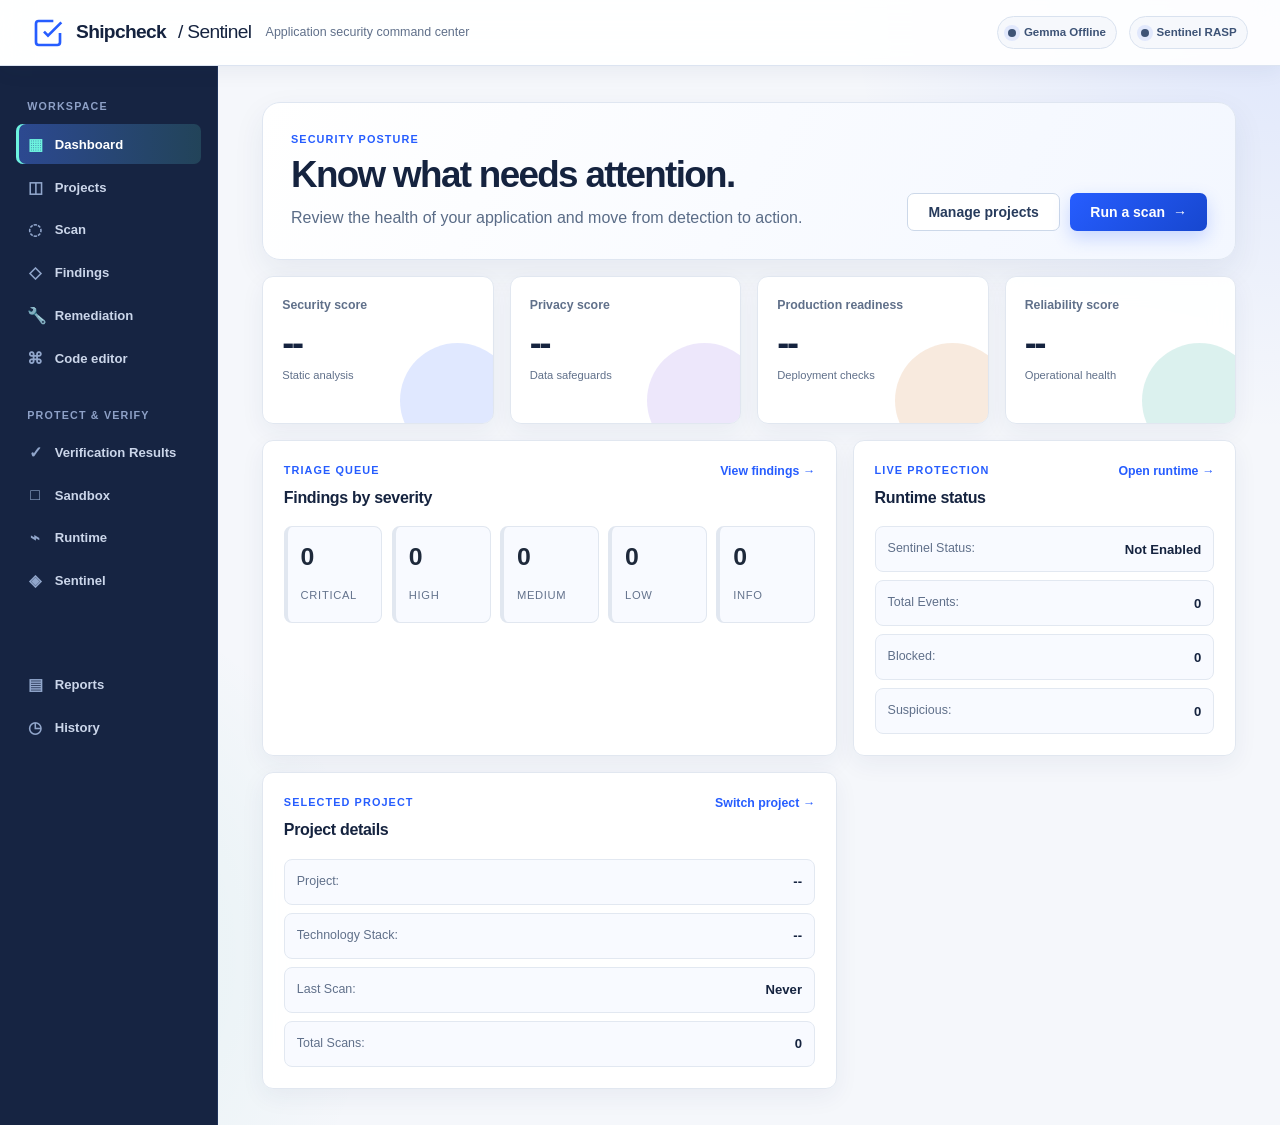
==== frontend/index.html @ 0af72c49 "Implement Shipcheck feature quality improvements, security hardening, and test suites" ====
<!DOCTYPE html>
<html lang="en">
<head>
    <meta charset="UTF-8">
    <meta name="viewport" content="width=device-width, initial-scale=1.0">
    <title>Shipcheck + Sentinel - Unified Cybersecurity Platform</title>
    <link rel="stylesheet" href="styles.css">
</head>
<body>
    <div class="app">
        <header class="header">
            <div class="header-content">
                <div class="header-left">
                    <h1 class="logo">
                        <svg width="32" height="32" viewBox="0 0 24 24" fill="none" stroke="currentColor" stroke-width="2">
                            <path d="M9 11l3 3L22 4"></path>
                            <path d="M21 12v7a2 2 0 0 1-2 2H5a2 2 0 0 1-2-2V5a2 2 0 0 1 2-2h11"></path>
                        </svg>
                        Shipcheck <span class="logo-sentinel">/ Sentinel</span>
                    </h1>
                    <p class="tagline">Application security command center</p>
                </div>
                <div class="header-right">
                    <div id="gemma-status-badge" class="hindsight-badge">
                        <span class="status-dot"></span>
                        <span id="gemma-status-text">Gemma Remediation Engine</span>
                    </div>
                    <div id="sentinel-status-badge" class="sentinel-badge">
                        <span class="status-dot"></span>
                        <span id="sentinel-status-text">Sentinel RASP</span>
                    </div>
                </div>
            </div>
        </header>

        <div class="workspace">
            <aside class="sidebar" aria-label="Primary navigation">
                <p class="sidebar-label">Workspace</p>
                <nav class="nav-tabs">
                    <button class="nav-tab active" data-section="dashboard"><span>▦</span> Dashboard</button>
                    <button class="nav-tab" data-section="projects"><span>◫</span> Projects</button>
                    <button class="nav-tab" data-section="scan"><span>◌</span> Scan</button>
                    <button class="nav-tab" data-section="findings"><span>◇</span> Findings</button>
                    <button class="nav-tab" data-section="remediation"><span>🔧</span> Remediation</button>
                    <button class="nav-tab" data-section="editor"><span>⌘</span> Code editor</button>
                </nav>
                <p class="sidebar-label">Protect & Verify</p>
                <nav class="nav-tabs">
                    <button class="nav-tab" data-section="verification"><span>✓</span> Verification Results</button>
                    <button class="nav-tab" data-section="sandbox"><span>□</span> Sandbox</button>
                    <button class="nav-tab" data-section="runtime"><span>⌁</span> Runtime</button>
                    <button class="nav-tab" data-section="sentinel"><span>◈</span> Sentinel</button>
                </nav>
                <div class="sidebar-bottom nav-tabs">
                    <button class="nav-tab" data-section="reports"><span>▤</span> Reports</button>
                    <button class="nav-tab" data-section="history"><span>◷</span> History</button>
                </div>
            </aside>
        <main class="main">
            <!-- Dashboard Section -->
            <section id="dashboard-section" class="section active">
                <div class="dashboard-hero">
                    <div>
                        <p class="eyebrow">Security posture</p>
                        <h2>Know what needs attention.</h2>
                        <p>Review the health of your application and move from detection to action.</p>
                    </div>
                    <div class="hero-actions">
                        <button class="btn btn-secondary dashboard-action" data-section="projects">Manage projects</button>
                        <button class="btn btn-primary" id="dashboard-scan-btn">Run a scan <span>→</span></button>
                    </div>
                </div>
                <div class="dashboard-metrics">
                    <div class="metric-card security">
                        <span class="metric-kicker">Security score</span>
                        <strong class="metric-value" id="score-security">--</strong>
                        <span class="metric-note">Static analysis</span>
                    </div>
                    <div class="metric-card privacy">
                        <span class="metric-kicker">Privacy score</span>
                        <strong class="metric-value" id="score-privacy">--</strong>
                        <span class="metric-note">Data safeguards</span>
                    </div>
                    <div class="metric-card production">
                        <span class="metric-kicker">Production readiness</span>
                        <strong class="metric-value" id="score-production">--</strong>
                        <span class="metric-note">Deployment checks</span>
                    </div>
                    <div class="metric-card reliability">
                        <span class="metric-kicker">Reliability score</span>
                        <strong class="metric-value" id="score-reliability">--</strong>
                        <span class="metric-note">Operational health</span>
                    </div>
                </div>
                <div class="dashboard-grid">
                    <div class="card dashboard-card findings-card">
                        <div class="card-heading"><div><p class="eyebrow">Triage queue</p><h2>Findings by severity</h2></div><button class="text-button dashboard-action" data-section="findings">View findings →</button></div>
                        <div class="score-grid" id="dashboard-scores">
                            <div class="finding-count critical">
                                <span class="count" id="count-critical">0</span>
                                <span class="label">Critical</span>
                            </div>
                            <div class="finding-count high">
                                <span class="count" id="count-high">0</span>
                                <span class="label">High</span>
                            </div>
                            <div class="finding-count medium">
                                <span class="count" id="count-medium">0</span>
                                <span class="label">Medium</span>
                            </div>
                            <div class="finding-count low">
                                <span class="count" id="count-low">0</span>
                                <span class="label">Low</span>
                            </div>
                            <div class="finding-count info">
                                <span class="count" id="count-info">0</span>
                                <span class="label">Info</span>
                            </div>
                        </div>
                    </div>

                    <div class="card dashboard-card runtime-card">
                        <div class="card-heading"><div><p class="eyebrow">Live protection</p><h2>Runtime status</h2></div><button class="text-button dashboard-action" data-section="runtime">Open runtime →</button></div>
                        <div class="runtime-status" id="dashboard-runtime">
                            <div class="status-item">
                                <span class="status-label">Sentinel Status:</span>
                                <span class="status-value" id="runtime-sentinel">Not Enabled</span>
                            </div>
                            <div class="status-item">
                                <span class="status-label">Total Events:</span>
                                <span class="status-value" id="runtime-events">0</span>
                            </div>
                            <div class="status-item">
                                <span class="status-label">Blocked:</span>
                                <span class="status-value" id="runtime-blocked">0</span>
                            </div>
                            <div class="status-item">
                                <span class="status-label">Suspicious:</span>
                                <span class="status-value" id="runtime-suspicious">0</span>
                            </div>
                        </div>
                    </div>

                    <div class="card dashboard-card project-card">
                        <div class="card-heading"><div><p class="eyebrow">Selected project</p><h2>Project details</h2></div><button class="text-button dashboard-action" data-section="projects">Switch project →</button></div>
                        <div class="project-info" id="dashboard-project">
                            <div class="info-item">
                                <span class="info-label">Project:</span>
                                <span class="info-value" id="project-name">--</span>
                            </div>
                            <div class="info-item">
                                <span class="info-label">Technology Stack:</span>
                                <span class="info-value" id="project-tech">--</span>
                            </div>
                            <div class="info-item">
                                <span class="info-label">Last Scan:</span>
                                <span class="info-value" id="project-last-scan">Never</span>
                            </div>
                            <div class="info-item">
                                <span class="info-label">Total Scans:</span>
                                <span class="info-value" id="project-total-scans">0</span>
                            </div>
                        </div>
                    </div>
                </div>
            </section>

            <!-- Projects Section -->
            <section id="projects-section" class="section">
                <div class="card">
                    <div class="card-heading"><div><h2>Projects</h2></div><button class="text-button danger-button" id="clear-data-btn">Clear all Shipcheck data</button></div>
                    <div class="projects-list" id="projects-list">
                        <div class="loading">Loading projects...</div>
                    </div>
                    <div class="divider">or</div>
                    <div class="upload-area" id="upload-area">
                        <input type="file" id="zip-upload" accept=".zip" style="display: none;">
                        <div class="upload-content">
                            <svg class="upload-icon" width="48" height="48" viewBox="0 0 24 24" fill="none" stroke="currentColor" stroke-width="1.5">
                                <path d="M21 15v4a2 2 0 0 1-2 2H5a2 2 0 0 1-2-2v-4"></path>
                                <polyline points="17 8 12 3 7 8"></polyline>
                                <line x1="12" y1="3" x2="12" y2="15"></line>
                            </svg>
                            <p>Drag & drop a ZIP file or click to browse</p>
                            <span class="hint">Maximum file size: 100MB</span>
                        </div>
                    </div>
                </div>
            </section>

            <!-- Scan Section -->
            <section id="scan-section" class="section">
                <div class="card">
                    <div class="scan-header">
                        <h2>Scan in Progress</h2>
                        <span class="scan-status-badge" id="scan-status-badge">Queued</span>
                    </div>
                    <div class="progress-bar">
                        <div class="progress-fill" id="progress-fill" style="width: 0%"></div>
                    </div>
                    <p class="progress-message" id="progress-message">Initializing...</p>
                    <div class="scan-steps" id="scan-steps">
                        <div class="step" data-step="1">
                            <span class="step-number">1</span>
                            <span class="step-label">Analyzing project structure</span>
                            <span class="step-icon"></span>
                        </div>
                        <div class="step" data-step="2">
                            <span class="step-number">2</span>
                            <span class="step-label">Running security checks</span>
                            <span class="step-icon"></span>
                        </div>
                        <div class="step" data-step="3">
                            <span class="step-number">3</span>
                            <span class="step-label">Running privacy checks</span>
                            <span class="step-icon"></span>
                        </div>
                        <div class="step" data-step="4">
                            <span class="step-number">4</span>
                            <span class="step-label">Running reliability checks</span>
                            <span class="step-icon"></span>
                        </div>
                        <div class="step" data-step="5">
                            <span class="step-number">5</span>
                            <span class="step-label">Running production checks</span>
                            <span class="step-icon"></span>
                        </div>
                        <div class="step" data-step="6">
                            <span class="step-number">6</span>
                            <span class="step-label">Running dependency checks</span>
                            <span class="step-icon"></span>
                        </div>
                        <div class="step" data-step="7">
                            <span class="step-number">7</span>
                            <span class="step-label">Running configuration checks</span>
                            <span class="step-icon"></span>
                        </div>
                        <div class="step" data-step="8">
                            <span class="step-number">8</span>
                            <span class="step-label">Running runtime analysis</span>
                            <span class="step-icon"></span>
                        </div>
                        <div class="step" data-step="9">
                            <span class="step-number">9</span>
                            <span class="step-label">Running AI reasoning</span>
                            <span class="step-icon"></span>
                        </div>
                        <div class="step" data-step="10">
                            <span class="step-number">10</span>
                            <span class="step-label">Generating report</span>
                            <span class="step-icon"></span>
                        </div>
                    </div>
                </div>
            </section>

            <!-- Findings Section -->
            <section id="findings-section" class="section">
                <div class="card">
                    <div class="findings-header">
                        <h2>Security Findings</h2>
                        <div class="findings-filters">
                            <select id="filter-category" class="filter-select">
                                <option value="all">All Categories</option>
                                <option value="security">Security</option>
                                <option value="privacy">Privacy</option>
                                <option value="reliability">Reliability</option>
                                <option value="production">Production</option>
                                <option value="dependency">Dependency</option>
                                <option value="configuration">Configuration</option>
                                <option value="runtime">Runtime</option>
                            </select>
                            <select id="filter-severity" class="filter-select">
                                <option value="all">All Severities</option>
                                <option value="critical">Critical</option>
                                <option value="high">High</option>
                                <option value="medium">Medium</option>
                                <option value="low">Low</option>
                                <option value="info">Info</option>
                            </select>
                        </div>
                    </div>
                    <div class="findings-list" id="findings-list">
                        <div class="loading">Loading findings...</div>
                    </div>
                </div>
            </section>

            <!-- Code Editor Section -->
            <section id="editor-section" class="section">
                <div class="card">
                    <h2>Code Editor</h2>
                    <div class="editor-container">
                        <div class="file-browser" id="file-browser">
                            <div class="loading">Loading files...</div>
                        </div>
                        <div class="code-editor">
                            <div class="editor-header">
                                <span id="editor-file-path">Select a file</span>
                                <div class="editor-actions">
                                    <button class="btn btn-sm btn-primary" id="editor-save-btn" disabled>Save</button>
                                    <button class="btn btn-sm btn-download-zip" onclick="downloadProjectZip()" title="Download project with all fixes as ZIP">📦 Download ZIP</button>
                                </div>
                            </div>
                            <textarea id="code-editor" class="code-textarea" placeholder="Select a file to edit..." disabled></textarea>
                        </div>
                    </div>
                </div>
            </section>

            <!-- Sandbox Section -->
            <section id="sandbox-section" class="section">
                <div class="card">
                    <h2>Secure Sandbox</h2>
                    <p class="section-description">Execute projects in an isolated sandbox environment with resource limits and security constraints.</p>
                    <div class="sandbox-controls">
                        <button class="btn btn-primary" id="sandbox-execute-btn">Execute in Sandbox</button>
                        <button class="btn btn-secondary" id="sandbox-stop-btn" disabled>Stop</button>
                    </div>
                    <div class="sandbox-status" id="sandbox-status">
                        <div class="status-item">
                            <span class="status-label">Status:</span>
                            <span class="status-value" id="sandbox-status-value">Idle</span>
                        </div>
                        <div class="status-item">
                            <span class="status-label">Method:</span>
                            <span class="status-value" id="sandbox-method">--</span>
                        </div>
                        <div class="status-item">
                            <span class="status-label">Checks:</span>
                            <span class="status-value" id="sandbox-checks">0</span>
                        </div>
                    </div>
                    <div class="sandbox-results" id="sandbox-results"></div>
                </div>
            </section>

            <!-- Runtime Section -->
            <section id="runtime-section" class="section">
                <div class="card">
                    <h2>Runtime Monitoring</h2>
                    <div class="local-runtime-scan">
                        <div>
                            <p class="eyebrow">Docker-free runtime scan</p>
                            <p class="section-description">Start your trusted app locally, then scan its localhost URL for headers, 404 behavior, and exposed routes.</p>
                        </div>
                        <div class="local-runtime-form">
                            <input id="runtime-url-input" type="url" value="http://127.0.0.1:8001" placeholder="http://127.0.0.1:8001" aria-label="Local application URL">
                            <button class="btn btn-primary" id="runtime-scan-btn">Scan local app</button>
                            <button class="btn btn-secondary" id="runtime-connect-btn">Create protected proxy</button>
                        </div>
                        <p class="runtime-scan-message" id="runtime-scan-message" aria-live="polite"></p>
                        <div class="runtime-proxy-result" id="runtime-proxy-result"></div>
                    </div>
                    <div class="runtime-dashboard" id="runtime-dashboard">
                        <div class="runtime-stats">
                            <div class="runtime-stat">
                                <div class="stat-value" id="runtime-total-events">0</div>
                                <div class="stat-label">Total Events</div>
                            </div>
                            <div class="runtime-stat">
                                <div class="stat-value" id="runtime-blocked-events">0</div>
                                <div class="stat-label">Blocked</div>
                            </div>
                            <div class="runtime-stat">
                                <div class="stat-value" id="runtime-suspicious-events">0</div>
                                <div class="stat-label">Suspicious</div>
                            </div>
                            <div class="runtime-stat">
                                <div class="stat-value" id="runtime-sql-injection">0</div>
                                <div class="stat-label">SQL Injection</div>
                            </div>
                            <div class="runtime-stat">
                                <div class="stat-value" id="runtime-xss">0</div>
                                <div class="stat-label">XSS Attempts</div>
                            </div>
                            <div class="runtime-stat">
                                <div class="stat-value" id="runtime-rate-abuse">0</div>
                                <div class="stat-label">Rate Abuse</div>
                            </div>
                        </div>
                    </div>
                    <h3>Recent Security Events</h3>
                    <div class="events-list" id="runtime-events-list">
                        <div class="loading">Loading events...</div>
                    </div>
                </div>
            </section>

            <!-- Sentinel Section -->
            <section id="sentinel-section" class="section">
                <div class="card">
                    <h2>Sentinel RASP Integration</h2>
                    <p class="section-description">Integrate Sentinel Runtime Application Self-Protection into your project.</p>
                    <div class="sentinel-status" id="sentinel-integration-status">
                        <div class="status-item">
                            <span class="status-label">Status:</span>
                            <span class="status-value" id="sentinel-status-value">Not Integrated</span>
                        </div>
                        <div class="status-item">
                            <span class="status-label">Framework:</span>
                            <span class="status-value" id="sentinel-framework">--</span>
                        </div>
                    </div>
                    <div class="sentinel-actions">
                        <button class="btn btn-secondary" id="sentinel-preview-btn">Preview Integration</button>
                        <button class="btn btn-primary" id="sentinel-enable-btn" disabled>Enable Sentinel</button>
                    </div>
                    <div class="sentinel-preview" id="sentinel-preview" style="display: none;">
                        <h3>Integration Preview</h3>
                        <div class="preview-content" id="sentinel-preview-content"></div>
                        <div class="preview-actions">
                            <button class="btn btn-primary" id="sentinel-confirm-btn">Review & Enable</button>
                            <button class="btn btn-secondary" id="sentinel-cancel-btn">Cancel</button>
                        </div>
                    </div>
                    <div class="sentinel-protections" id="sentinel-protections">
                        <h3>Available Protections</h3>
                        <div class="protections-list" id="protections-list"></div>
                    </div>
                </div>
            </section>

            <!-- Reports Section -->
            <section id="reports-section" class="section">
                <div class="card">
                    <h2>Security Reports</h2>
                    <p class="section-description">Export comprehensive security reports in various formats.</p>
                    <div class="report-actions">
                        <button class="btn btn-primary" id="report-json-btn">Export JSON</button>
                        <button class="btn btn-secondary" id="report-html-btn">Export HTML</button>
                        <button class="btn btn-secondary" id="report-pdf-btn">Export PDF</button>
                    </div>
                    <div class="report-preview" id="report-preview">
                        <h3>Report Preview</h3>
                        <div class="preview-content" id="report-preview-content"></div>
                    </div>
                </div>
            </section>

            <!-- Remediation Section -->
            <section id="remediation-section" class="section">
                <div class="card">
                    <div class="card-heading">
                        <div>
                            <p class="eyebrow">AI Remediation Workbench</p>
                            <h2>Gemma Patch Proposals & Review</h2>
                        </div>
                    </div>
                    <div id="remediation-container">
                        <p>Select a finding from the Findings view to generate a Gemma AI remediation patch.</p>
                        <div id="remediation-details" class="remediation-details"></div>
                    </div>
                </div>
            </section>

            <!-- Verification Section -->
            <section id="verification-section" class="section">
                <div class="card">
                    <div class="card-heading">
                        <div>
                            <p class="eyebrow">Verification Harness</p>
                            <h2>Dual-Baseline Verification Evidence</h2>
                        </div>
                    </div>
                    <div id="verification-container">
                        <p>No verification run recorded yet. Approve a patch proposal and click 'Run Verification' to test in a disposable sandbox.</p>
                        <div id="verification-evidence-list"></div>
                    </div>
                </div>
            </section>

            <!-- History Section -->
            <section id="history-section" class="section">
                <div class="card">
                    <h2>Scan History</h2>
                    <div class="history-list" id="history-list">
                        <div class="loading">Loading history...</div>
                    </div>
                </div>
            </section>
        </main>
        </div>
    </div>

    <script src="app.js"></script>
</body>
</html>
---- frontend/styles.css ----
/* Shipcheck Frontend Styles */

:root {
    --primary: #2563eb;
    --primary-hover: #1d4ed8;
    --primary-light: #dbeafe;
    --secondary: #64748b;
    --secondary-hover: #475569;
    --success: #10b981;
    --warning: #f59e0b;
    --danger: #ef4444;
    --info: #06b6d4;
    --background: #f8fafc;
    --surface: #ffffff;
    --surface-hover: #f1f5f9;
    --border: #e2e8f0;
    --text-primary: #1e293b;
    --text-secondary: #64748b;
    --text-muted: #94a3b8;
    --shadow: 0 1px 3px rgba(0, 0, 0, 0.1);
    --shadow-lg: 0 10px 15px -3px rgba(0, 0, 0, 0.1);
    --radius: 8px;
    --radius-lg: 12px;
    --transition: all 0.2s ease;
}

* {
    margin: 0;
    padding: 0;
    box-sizing: border-box;
}

body {
    font-family: -apple-system, BlinkMacSystemFont, 'Segoe UI', Roboto, 'Helvetica Neue', Arial, sans-serif;
    background: var(--background);
    color: var(--text-primary);
    line-height: 1.6;
    min-height: 100vh;
}

.app {
    min-height: 100vh;
    display: flex;
    flex-direction: column;
}

.header {
    background: var(--surface);
    border-bottom: 1px solid var(--border);
    padding: 1.5rem 2rem;
    box-shadow: var(--shadow);
}

.header-content {
    max-width: 1200px;
    margin: 0 auto;
}

.logo {
    display: flex;
    align-items: center;
    gap: 0.75rem;
    font-size: 1.5rem;
    font-weight: 700;
    color: var(--primary);
    margin-bottom: 0.25rem;
}

.tagline {
    color: var(--text-secondary);
    font-size: 0.95rem;
}

.main {
    flex: 1;
    padding: 2rem;
    max-width: 1200px;
    margin: 0 auto;
    width: 100%;
}

.header-content {
    max-width: 1200px;
    margin: 0 auto;
    display: flex;
    align-items: center;
    justify-content: space-between;
    gap: 1rem;
    flex-wrap: wrap;
}

.header-left,
.header-right {
    display: flex;
    align-items: center;
    gap: 0.75rem;
    flex-wrap: wrap;
}

.header-right {
    justify-content: flex-end;
}

.logo-sentinel {
    color: var(--text-primary);
    font-weight: 600;
}

.hindsight-badge,
.sentinel-badge {
    display: inline-flex;
    align-items: center;
    gap: 0.5rem;
    padding: 0.45rem 0.8rem;
    border-radius: 999px;
    background: rgba(148, 163, 184, 0.12);
    color: var(--text-secondary);
    font-size: 0.8rem;
    font-weight: 600;
    border: 1px solid var(--border);
}

.hindsight-badge.connected,
.sentinel-badge.connected {
    background: rgba(16, 185, 129, 0.12);
    color: var(--success);
    border-color: rgba(16, 185, 129, 0.2);
}

.hindsight-badge.configured {
    background: rgba(245, 158, 11, 0.12);
    color: var(--warning);
    border-color: rgba(245, 158, 11, 0.2);
}

.status-dot {
    width: 8px;
    height: 8px;
    border-radius: 50%;
    background: currentColor;
    display: inline-block;
    box-shadow: 0 0 0 4px rgba(148, 163, 184, 0.12);
}

.nav-tabs {
    max-width: 1200px;
    margin: 1rem auto 0;
    display: flex;
    gap: 0.5rem;
    flex-wrap: wrap;
}

.nav-tab {
    padding: 0.7rem 1rem;
    border: 1px solid transparent;
    background: transparent;
    color: var(--text-secondary);
    border-radius: 999px;
    font-size: 0.82rem;
    font-weight: 600;
    cursor: pointer;
    transition: var(--transition);
}

.nav-tab:hover,
.nav-tab.active {
    background: var(--primary-light);
    color: var(--primary);
    border-color: rgba(37, 99, 235, 0.15);
}

.section {
    display: none;
    animation: fadeIn 0.3s ease;
}

.section.active {
    display: block;
}

@keyframes fadeIn {
    from { opacity: 0; transform: translateY(10px); }
    to { opacity: 1; transform: translateY(0); }
}

.card {
    background: var(--surface);
    border-radius: var(--radius-lg);
    box-shadow: var(--shadow);
    padding: 1.5rem;
    margin-bottom: 1.5rem;
}

.card h2 {
    font-size: 1.25rem;
    font-weight: 600;
    margin-bottom: 1rem;
    color: var(--text-primary);
}

.card h3 {
    font-size: 1rem;
    font-weight: 600;
    margin-bottom: 1rem;
    color: var(--text-primary);
}

.dashboard-grid {
    display: grid;
    grid-template-columns: repeat(auto-fit, minmax(250px, 1fr));
    gap: 1rem;
}

.score-grid {
    display: grid;
    grid-template-columns: repeat(auto-fit, minmax(120px, 1fr));
    gap: 0.75rem;
}

.score-card {
    background: linear-gradient(180deg, var(--surface-hover), #f8fafc);
    border: 1px solid var(--border);
    border-radius: var(--radius);
    padding: 1rem;
    text-align: center;
}

.score-value {
    font-size: 2rem;
    font-weight: 700;
    color: var(--primary);
    line-height: 1.2;
}

.score-label {
    margin-top: 0.3rem;
    font-size: 0.78rem;
    color: var(--text-secondary);
    text-transform: uppercase;
    letter-spacing: 0.05em;
}

.findings-summary,
.runtime-status,
.project-info,
.sandbox-status,
.sentinel-status {
    display: grid;
    gap: 0.75rem;
}

.finding-count,
.status-item,
.info-item {
    display: flex;
    align-items: center;
    justify-content: space-between;
    gap: 0.75rem;
    padding: 0.8rem 0.9rem;
    border-radius: var(--radius);
    background: var(--surface-hover);
    border: 1px solid var(--border);
}

.finding-count.critical { border-left: 4px solid var(--danger); }
.finding-count.high { border-left: 4px solid var(--warning); }
.finding-count.medium { border-left: 4px solid var(--info); }
.finding-count.low { border-left: 4px solid var(--secondary); }
.finding-count.info { border-left: 4px solid var(--primary); }

.count,
.status-value,
.info-value {
    font-weight: 600;
    color: var(--text-primary);
}

.count {
    font-size: 1.4rem;
}

.label,
.status-label,
.info-label {
    color: var(--text-secondary);
    font-size: 0.8rem;
}

.section-description {
    color: var(--text-secondary);
    margin-bottom: 1.25rem;
}

/* Projects List */
.projects-list {
    display: grid;
    gap: 0.75rem;
}

.project-item {
    display: flex;
    align-items: center;
    justify-content: space-between;
    padding: 1rem 1.1rem;
    background: linear-gradient(180deg, var(--surface-hover), #f8fafc);
    border-radius: var(--radius);
    border: 1px solid var(--border);
    transition: var(--transition);
    cursor: pointer;
    gap: 1rem;
}

.project-item:hover {
    border-color: rgba(37, 99, 235, 0.45);
    box-shadow: 0 8px 18px rgba(37, 99, 235, 0.08);
    transform: translateY(-1px);
}

.project-info {
    display: flex;
    flex-direction: column;
    gap: 0.25rem;
}

.project-name {
    font-weight: 600;
    color: var(--text-primary);
}

.project-meta {
    font-size: 0.85rem;
    color: var(--text-secondary);
}

.project-tech {
    display: flex;
    gap: 0.5rem;
    flex-wrap: wrap;
    margin-top: 0.5rem;
}

.tech-badge {
    font-size: 0.7rem;
    padding: 0.2rem 0.5rem;
    background: var(--primary-light);
    color: var(--primary);
    border-radius: 4px;
    font-weight: 500;
}

.project-actions {
    display: flex;
    gap: 0.5rem;
}

.btn {
    display: inline-flex;
    align-items: center;
    justify-content: center;
    gap: 0.5rem;
    padding: 0.625rem 1.25rem;
    font-size: 0.875rem;
    font-weight: 500;
    border-radius: var(--radius);
    border: none;
    cursor: pointer;
    transition: var(--transition);
    text-decoration: none;
}

.btn-primary {
    background: var(--primary);
    color: white;
}

.btn-primary:hover {
    background: var(--primary-hover);
}

.btn-secondary {
    background: var(--surface-hover);
    color: var(--text-primary);
    border: 1px solid var(--border);
}

.btn-secondary:hover {
    background: var(--border);
}

.btn-danger {
    background: var(--danger);
    color: white;
}

.btn-danger:hover {
    background: #dc2626;
}

.btn-sm {
    padding: 0.375rem 0.75rem;
    font-size: 0.8rem;
}

.btn:disabled {
    opacity: 0.5;
    cursor: not-allowed;
}

/* Divider */
.divider {
    display: flex;
    align-items: center;
    gap: 1rem;
    margin: 1.5rem 0;
    color: var(--text-muted);
}

.divider::before,
.divider::after {
    content: '';
    flex: 1;
    height: 1px;
    background: var(--border);
}

/* Upload Area */
.upload-area {
    border: 2px dashed var(--border);
    border-radius: var(--radius-lg);
    padding: 3rem 2rem;
    text-align: center;
    transition: var(--transition);
    cursor: pointer;
}

.upload-area:hover,
.upload-area.drag-over {
    border-color: var(--primary);
    background: var(--primary-light);
}

.upload-icon {
    color: var(--text-muted);
    margin-bottom: 1rem;
}

.upload-content p {
    color: var(--text-secondary);
    margin-bottom: 0.5rem;
}

.hint {
    font-size: 0.8rem;
    color: var(--text-muted);
}

/* Scan Section */
.scan-header {
    display: flex;
    align-items: center;
    justify-content: space-between;
    margin-bottom: 1.5rem;
}

.scan-status-badge {
    padding: 0.4rem 0.9rem;
    border-radius: 9999px;
    font-size: 0.72rem;
    font-weight: 700;
    text-transform: uppercase;
    letter-spacing: 0.08em;
    display: inline-flex;
    align-items: center;
    justify-content: center;
    min-width: 88px;
}

.scan-status-badge.queued { background: rgba(100, 116, 139, 0.12); color: var(--secondary); }
.scan-status-badge.running { background: rgba(37, 99, 235, 0.12); color: var(--primary); animation: pulse 2s infinite; }
.scan-status-badge.completed { background: rgba(16, 185, 129, 0.12); color: var(--success); }
.scan-status-badge.failed { background: rgba(239, 68, 68, 0.12); color: var(--danger); }

@keyframes pulse {
    0%, 100% { opacity: 1; }
    50% { opacity: 0.7; }
}

.progress-bar {
    height: 8px;
    background: var(--border);
    border-radius: 4px;
    overflow: hidden;
    margin-bottom: 1rem;
}

.progress-fill {
    height: 100%;
    background: linear-gradient(90deg, var(--primary), var(--info));
    border-radius: 4px;
    transition: width 0.3s ease;
}

.progress-message {
    color: var(--text-secondary);
    margin-bottom: 1.5rem;
}

.scan-steps {
    display: flex;
    flex-direction: column;
    gap: 0.5rem;
}

.step {
    display: flex;
    align-items: center;
    gap: 0.75rem;
    padding: 0.75rem;
    background: var(--surface-hover);
    border-radius: var(--radius);
    transition: var(--transition);
}

.step.completed {
    background: #ecfdf5;
    border-color: var(--success);
}

.step.active {
    background: var(--primary-light);
    border-color: var(--primary);
}

.step-number {
    width: 24px;
    height: 24px;
    border-radius: 50%;
    display: flex;
    align-items: center;
    justify-content: center;
    font-size: 0.75rem;
    font-weight: 600;
    color: var(--text-muted);
    background: var(--border);
    flex-shrink: 0;
}

.step.completed .step-number {
    background: var(--success);
    color: white;
}

.step.active .step-number {
    background: var(--primary);
    color: white;
}

.step-label {
    flex: 1;
    font-size: 0.875rem;
    color: var(--text-secondary);
}

.step.completed .step-label,
.step.active .step-label {
    color: var(--text-primary);
    font-weight: 500;
}

.step-icon {
    width: 20px;
    height: 20px;
    flex-shrink: 0;
}

.step.completed .step-icon::before {
    content: '';
    display: block;
    width: 100%;
    height: 100%;
    background: url("data:image/svg+xml,%3Csvg xmlns='http://www.w3.org/2000/svg' viewBox='0 0 24 24' fill='none' stroke='%2310b981' stroke-width='3'%3E%3Cpath d='M20 6L9 17l-5-5'/%3E%3C/svg%3E") center/contain no-repeat;
}

.step.active .step-icon::before {
    content: '';
    display: block;
    width: 100%;
    height: 100%;
    border: 2px solid var(--primary);
    border-top-color: transparent;
    border-radius: 50%;
    animation: spin 1s linear infinite;
}

@keyframes spin {
    to { transform: rotate(360deg); }
}

/* Editor Section */
.editor-container {
    display: grid;
    grid-template-columns: minmax(220px, 280px) minmax(0, 1fr);
    gap: 1rem;
    min-height: 500px;
}

.file-browser {
    background: var(--surface-hover);
    border: 1px solid var(--border);
    border-radius: var(--radius);
    padding: 0.75rem;
    overflow: auto;
}

.file-tree {
    display: flex;
    flex-direction: column;
    gap: 0.4rem;
}

.file-item {
    padding: 0.55rem 0.7rem;
    border-radius: var(--radius);
    cursor: pointer;
    color: var(--text-secondary);
    transition: var(--transition);
    font-size: 0.9rem;
}

.file-item:hover {
    background: rgba(37, 99, 235, 0.06);
    color: var(--text-primary);
}

.file-item.directory {
    font-weight: 600;
}

.code-editor {
    background: var(--surface-hover);
    border: 1px solid var(--border);
    border-radius: var(--radius);
    overflow: hidden;
}

.editor-header {
    display: flex;
    align-items: center;
    justify-content: space-between;
    padding: 0.9rem 1rem;
    border-bottom: 1px solid var(--border);
    background: rgba(255, 255, 255, 0.7);
    font-size: 0.85rem;
    color: var(--text-secondary);
}

.code-textarea {
    width: 100%;
    min-height: 440px;
    border: none;
    background: #f8fafc;
    resize: vertical;
    padding: 1rem;
    font-family: 'Consolas', 'Monaco', monospace;
    font-size: 0.9rem;
    line-height: 1.6;
    color: var(--text-primary);
}

.code-textarea:focus {
    outline: none;
}

/* Sandbox */
.sandbox-controls,
.sentinel-actions,
.report-actions,
.preview-actions,
.findings-filters {
    display: flex;
    gap: 0.75rem;
    flex-wrap: wrap;
    margin-bottom: 1rem;
}

.sandbox-status,
.sentinel-status {
    margin-bottom: 1rem;
}

.sandbox-results {
    margin-top: 1rem;
}

.sandbox-results-list,
.protections-grid,
.events-list,
.history-timeline,
.preview-details {
    display: grid;
    gap: 0.75rem;
}

.sandbox-check,
.protection-item,
.event-item,
.history-item,
.preview-item {
    background: var(--surface-hover);
    border: 1px solid var(--border);
    border-radius: var(--radius);
    padding: 0.9rem 1rem;
}

.sandbox-check.success { border-left: 4px solid var(--success); }
.sandbox-check.warning { border-left: 4px solid var(--warning); }
.sandbox-check.danger { border-left: 4px solid var(--danger); }
.sandbox-check.info { border-left: 4px solid var(--primary); }

.check-name,
.protection-name,
.event-type,
.history-id {
    font-weight: 700;
    color: var(--text-primary);
}

.check-status,
.event-action,
.history-status {
    font-size: 0.72rem;
    letter-spacing: 0.04em;
    text-transform: uppercase;
    font-weight: 700;
    border-radius: 999px;
    padding: 0.2rem 0.5rem;
    display: inline-block;
}

.check-status.success,
.history-status.completed,
.event-item.success {
    background: rgba(16, 185, 129, 0.12);
    color: var(--success);
}

.check-status.warning,
.history-status.partial,
.event-item.warning {
    background: rgba(245, 158, 11, 0.12);
    color: var(--warning);
}

.check-status.danger,
.history-status.failed,
.event-item.danger {
    background: rgba(239, 68, 68, 0.12);
    color: var(--danger);
}

.check-detail,
.event-endpoint,
.event-evidence,
.event-meta,
.preview-item,
.protection-description,
.history-summary,
.history-date {
    color: var(--text-secondary);
    font-size: 0.85rem;
}

/* Runtime */
.runtime-dashboard {
    margin-bottom: 1rem;
}

.runtime-stats {
    display: grid;
    grid-template-columns: repeat(auto-fit, minmax(120px, 1fr));
    gap: 0.75rem;
    margin-bottom: 1rem;
}

.runtime-stat {
    background: linear-gradient(180deg, var(--surface-hover), #f8fafc);
    border: 1px solid var(--border);
    border-radius: var(--radius);
    padding: 1rem;
    text-align: center;
}

.stat-value {
    font-size: 1.8rem;
    font-weight: 700;
    color: var(--primary);
    line-height: 1.1;
}

.stat-label {
    font-size: 0.75rem;
    color: var(--text-secondary);
    text-transform: uppercase;
    letter-spacing: 0.04em;
}

.event-item {
    display: grid;
    gap: 0.35rem;
}

.event-header {
    display: flex;
    align-items: center;
    justify-content: space-between;
    gap: 0.75rem;
    flex-wrap: wrap;
}

.event-meta {
    display: flex;
    gap: 1rem;
    flex-wrap: wrap;
}

/* Sentinel */
.sentinel-preview {
    margin-top: 1rem;
    border: 1px solid var(--border);
    background: var(--surface-hover);
    border-radius: var(--radius);
    padding: 1rem;
}

.preview-content {
    display: grid;
    gap: 0.8rem;
}

.preview-item ul,
.preview-item ol {
    margin-top: 0.5rem;
    padding-left: 1.2rem;
}

.protections-grid {
    grid-template-columns: repeat(auto-fit, minmax(220px, 1fr));
}

.protection-status {
    margin-top: 0.75rem;
    font-size: 0.76rem;
    font-weight: 700;
    letter-spacing: 0.04em;
    text-transform: uppercase;
}

.protection-status.enabled {
    color: var(--success);
}

.protection-status.disabled {
    color: var(--secondary);
}

/* History */
.history-list {
    display: grid;
    gap: 0.75rem;
}

.history-item {
    display: grid;
    gap: 0.75rem;
}

.history-header {
    display: flex;
    align-items: center;
    justify-content: space-between;
    gap: 0.5rem;
    flex-wrap: wrap;
}

.history-summary {
    display: flex;
    gap: 0.5rem;
    flex-wrap: wrap;
}

.history-count {
    font-size: 0.75rem;
    padding: 0.2rem 0.45rem;
    border-radius: 999px;
    background: var(--surface);
    border: 1px solid var(--border);
    color: var(--text-secondary);
}

.history-count.critical { color: var(--danger); }
.history-count.high { color: var(--warning); }
.history-count.medium { color: var(--info); }
.history-count.low { color: var(--secondary); }
.history-count.info { color: var(--primary); }
.history-count.total { color: var(--text-primary); }

/* Report Section */
.report-header {
    display: flex;
    align-items: center;
    justify-content: space-between;
    margin-bottom: 1.5rem;
    flex-wrap: wrap;
    gap: 1rem;
}

.report-title h2 {
    margin-bottom: 0.25rem;
}

.project-name {
    font-size: 0.875rem;
    color: var(--text-secondary);
    font-weight: 400;
}

.report-actions {
    display: flex;
    gap: 0.75rem;
}

/* Summary Grid */
.summary-grid {
    display: grid;
    grid-template-columns: repeat(auto-fit, minmax(150px, 1fr));
    gap: 1rem;
    margin-bottom: 1.5rem;
}

.summary-card {
    background: var(--surface);
    border: 1px solid var(--border);
    border-radius: var(--radius-lg);
    padding: 1.25rem;
    text-align: center;
    transition: var(--transition);
}

.summary-card:hover {
    box-shadow: var(--shadow-lg);
    transform: translateY(-2px);
}

.summary-card.critical { border-left: 4px solid var(--danger); }
.summary-card.high { border-left: 4px solid var(--warning); }
.summary-card.medium { border-left: 4px solid var(--info); }
.summary-card.low { border-left: 4px solid var(--secondary); }
.summary-card.info { border-left: 4px solid var(--primary); }
.summary-card.total { border-left: 4px solid var(--text-primary); }

.summary-count {
    font-size: 2.5rem;
    font-weight: 700;
    line-height: 1;
    margin-bottom: 0.25rem;
}

.summary-card.critical .summary-count { color: var(--danger); }
.summary-card.high .summary-count { color: var(--warning); }
.summary-card.medium .summary-count { color: var(--info); }
.summary-card.low .summary-count { color: var(--secondary); }
.summary-card.info .summary-count { color: var(--primary); }
.summary-card.total .summary-count { color: var(--text-primary); }

.summary-label {
    font-size: 0.875rem;
    color: var(--text-secondary);
    text-transform: uppercase;
    letter-spacing: 0.05em;
}

/* Comparison */
.comparison-summary {
    display: grid;
    grid-template-columns: repeat(auto-fit, minmax(140px, 1fr));
    gap: 1rem;
    margin-bottom: 1.5rem;
}

.comparison-item {
    padding: 1rem;
    background: var(--surface-hover);
    border-radius: var(--radius);
    text-align: center;
}

.comparison-item.fixed { border-left: 4px solid var(--success); }
.comparison-item.unresolved { border-left: 4px solid var(--warning); }
.comparison-item.new { border-left: 4px solid var(--danger); }
.comparison-item.reintroduced { border-left: 4px solid var(--info); }

.comparison-count {
    font-size: 1.75rem;
    font-weight: 700;
    margin-bottom: 0.25rem;
}

.comparison-item.fixed .comparison-count { color: var(--success); }
.comparison-item.unresolved .comparison-count { color: var(--warning); }
.comparison-item.new .comparison-count { color: var(--danger); }
.comparison-item.reintroduced .comparison-count { color: var(--info); }

.comparison-label {
    font-size: 0.8rem;
    color: var(--text-secondary);
    text-transform: uppercase;
    letter-spacing: 0.05em;
}

.comparison-details {
    display: grid;
    gap: 1rem;
}

.comparison-section {
    background: var(--surface-hover);
    border-radius: var(--radius);
    padding: 1rem;
}

.comparison-section h4 {
    font-size: 0.875rem;
    font-weight: 600;
    margin-bottom: 0.75rem;
    display: flex;
    align-items: center;
    gap: 0.5rem;
}

.comparison-section.fixed h4 { color: var(--success); }
.comparison-section.unresolved h4 { color: var(--warning); }
.comparison-section.new h4 { color: var(--danger); }
.comparison-section.reintroduced h4 { color: var(--info); }

.comparison-findings {
    display: flex;
    flex-direction: column;
    gap: 0.5rem;
}

.comparison-finding {
    font-size: 0.85rem;
    color: var(--text-primary);
    padding: 0.5rem 0.75rem;
    background: var(--surface);
    border-radius: var(--radius);
    display: flex;
    align-items: center;
    justify-content: space-between;
}

.comparison-finding .severity {
    font-size: 0.7rem;
    padding: 0.125rem 0.5rem;
    border-radius: 9999px;
    font-weight: 600;
    text-transform: uppercase;
}

/* AI Analysis */
.ai-content {
    background: var(--surface-hover);
    border-radius: var(--radius);
    padding: 1.5rem;
    white-space: pre-wrap;
    font-size: 0.9rem;
    line-height: 1.7;
}

/* Tabs */
.tabs {
    display: flex;
    gap: 0.25rem;
    margin-bottom: 1rem;
    border-bottom: 1px solid var(--border);
    padding-bottom: 0.5rem;
    flex-wrap: wrap;
}

.tab-btn {
    padding: 0.5rem 1rem;
    font-size: 0.875rem;
    font-weight: 500;
    color: var(--text-secondary);
    background: none;
    border: none;
    border-radius: var(--radius);
    cursor: pointer;
    transition: var(--transition);
}

.tab-btn:hover {
    color: var(--text-primary);
    background: var(--surface-hover);
}

.tab-btn.active {
    color: var(--primary);
    background: var(--primary-light);
}

/* Findings List */
.findings-list {
    display: flex;
    flex-direction: column;
    gap: 0.75rem;
}

.finding-card {
    background: var(--surface-hover);
    border: 1px solid var(--border);
    border-radius: var(--radius);
    padding: 1.25rem;
    transition: var(--transition);
}

.finding-card:hover {
    box-shadow: var(--shadow);
    border-color: var(--primary);
}

.finding-header {
    display: flex;
    align-items: flex-start;
    justify-content: space-between;
    gap: 1rem;
    margin-bottom: 0.75rem;
    flex-wrap: wrap;
}

.finding-title {
    font-weight: 600;
    color: var(--text-primary);
    flex: 1;
    min-width: 200px;
}

.finding-badges {
    display: flex;
    gap: 0.5rem;
    flex-wrap: wrap;
}

.badge {
    font-size: 0.7rem;
    padding: 0.25rem 0.625rem;
    border-radius: 9999px;
    font-weight: 600;
    text-transform: uppercase;
    letter-spacing: 0.025em;
}

.badge.critical { background: #fef2f2; color: var(--danger); }
.badge.high { background: #fffbeb; color: var(--warning); }
.badge.medium { background: #eff6ff; color: var(--info); }
.badge.low { background: #f1f5f9; color: var(--secondary); }
.badge.info { background: #f0f9ff; color: var(--primary); }

.badge.category {
    background: var(--primary-light);
    color: var(--primary);
    text-transform: capitalize;
}

.finding-description {
    color: var(--text-secondary);
    font-size: 0.9rem;
    margin-bottom: 0.75rem;
}

.finding-evidence {
    font-family: 'Monaco', 'Menlo', 'Ubuntu Mono', monospace;
    font-size: 0.8rem;
    background: var(--surface);
    border: 1px solid var(--border);
    border-radius: var(--radius);
    padding: 0.75rem;
    margin-bottom: 0.75rem;
    overflow-x: auto;
    color: var(--text-primary);
}

.finding-meta {
    display: flex;
    gap: 1rem;
    flex-wrap: wrap;
    font-size: 0.8rem;
    color: var(--text-muted);
    margin-bottom: 0.75rem;
}

.finding-meta span {
    display: flex;
    align-items: center;
    gap: 0.25rem;
}

.finding-recommendation {
    background: var(--surface);
    border: 1px solid var(--border);
    border-radius: var(--radius);
    padding: 1rem;
    margin-top: 0.75rem;
}

.finding-recommendation strong {
    display: block;
    margin-bottom: 0.5rem;
    color: var(--text-primary);
    font-size: 0.875rem;
}

.finding-recommendation p {
    font-size: 0.875rem;
    color: var(--text-secondary);
    line-height: 1.6;
}

.finding-actions {
    display: flex;
    gap: 0.5rem;
    margin-top: 1rem;
    padding-top: 1rem;
    border-top: 1px solid var(--border);
}

/* Loading */
.loading {
    text-align: center;
    padding: 3rem;
    color: var(--text-muted);
}

.spinner {
    display: inline-block;
    width: 24px;
    height: 24px;
    border: 2px solid var(--border);
    border-top-color: var(--primary);
    border-radius: 50%;
    animation: spin 1s linear infinite;
    margin-right: 0.75rem;
    vertical-align: middle;
}

/* Empty State */
.empty-state {
    text-align: center;
    padding: 3rem;
    color: var(--text-muted);
}

.empty-state svg {
    width: 64px;
    height: 64px;
    margin-bottom: 1rem;
    opacity: 0.5;
}

/* Responsive */
@media (max-width: 768px) {
    .header {
        padding: 1rem;
    }

    .main {
        padding: 1rem;
    }

    .scan-header {
        flex-direction: column;
        align-items: flex-start;
        gap: 0.75rem;
    }

    .report-header {
        flex-direction: column;
        align-items: flex-start;
    }

    .summary-grid {
        grid-template-columns: repeat(2, 1fr);
    }

    .comparison-summary {
        grid-template-columns: repeat(2, 1fr);
    }

    .finding-header {
        flex-direction: column;
        align-items: flex-start;
    }

    .tabs {
        overflow-x: auto;
        flex-wrap: nowrap;
        padding-bottom: 0.5rem;
    }

    .tab-btn {
        white-space: nowrap;
    }
}

/* Application shell refresh */
:root {
    --ink: #14213d;
    --canvas: #f6f8fc;
    --line: #e7eaf1;
    --navy: #152f5f;
    --accent: #4568ef;
}

body { background: var(--canvas); color: var(--ink); }
.header { position: sticky; top: 0; z-index: 20; padding: 1rem 2rem; background: rgba(255,255,255,.92); backdrop-filter: blur(16px); border-bottom-color: var(--line); box-shadow: none; }
.header-content { max-width: 1440px; }
.logo { color: var(--navy); font-size: 1.2rem; letter-spacing: -.035em; margin: 0; }
.logo svg { color: var(--accent); }
.logo-sentinel { color: #64748b; font-weight: 500; }
.tagline { font-size: .78rem; margin-left: .15rem; }
.hindsight-badge, .sentinel-badge { background: #f8fafc; font-size: .72rem; padding: .4rem .65rem; }
.workspace { display: flex; max-width: 1440px; width: 100%; margin: 0 auto; min-height: calc(100vh - 76px); }
.sidebar { flex: 0 0 218px; padding: 2rem 1rem; border-right: 1px solid var(--line); background: #fbfcfe; }
.sidebar-label { margin: 0 0 .55rem .7rem; color: #9aa5ba; font-size: .67rem; font-weight: 800; letter-spacing: .11em; text-transform: uppercase; }
.sidebar .nav-tabs { display: flex; flex-direction: column; align-items: stretch; gap: .2rem; margin: 0 0 1.75rem; }
.sidebar-bottom { margin-top: 4rem !important; }
.nav-tab { width: 100%; display: flex; align-items: center; gap: .72rem; padding: .65rem .7rem; border: 0; border-radius: 7px; color: #66758e; text-align: left; font-weight: 600; }
.nav-tab span { width: 1rem; color: #8d9ab1; font-size: 1rem; text-align: center; }
.nav-tab:hover, .nav-tab.active { background: #eaf0ff; border: 0; color: #284fc4; }
.nav-tab.active span { color: var(--accent); }
.main { max-width: none; padding: 2.25rem 2.75rem; }
.dashboard-hero { display: flex; justify-content: space-between; align-items: end; gap: 2rem; padding: .5rem 0 2rem; }
.eyebrow { margin-bottom: .35rem; color: #74829a; font-size: .68rem; font-weight: 800; letter-spacing: .1em; text-transform: uppercase; }
.dashboard-hero h2 { margin: 0; color: var(--ink); font-size: clamp(1.7rem, 3vw, 2.3rem); line-height: 1.13; letter-spacing: -.045em; }
.dashboard-hero p:not(.eyebrow) { max-width: 580px; margin-top: .6rem; color: #69768a; }
.hero-actions { display: flex; gap: .65rem; flex-shrink: 0; }
.btn { border-radius: 7px; font-weight: 700; box-shadow: none; }
.btn-primary { background: var(--accent); }
.btn-primary:hover { background: #3558dc; }
.btn-secondary { background: #fff; border-color: #d9e0ec; color: #44516a; }
.dashboard-metrics { display: grid; grid-template-columns: repeat(4, 1fr); gap: 1rem; margin-bottom: 1rem; }
.metric-card { position: relative; overflow: hidden; min-height: 148px; padding: 1.2rem; border: 1px solid var(--line); border-radius: 11px; background: #fff; box-shadow: 0 5px 18px rgba(29,45,80,.035); }
.metric-card::after { content: ''; position: absolute; right: -22px; bottom: -35px; width: 115px; height: 115px; border-radius: 50%; background: currentColor; opacity: .07; }
.metric-card.security { color: #3962e4; }.metric-card.privacy { color: #9b55ca; }.metric-card.production { color: #d28722; }.metric-card.reliability { color: #159b79; }
.metric-kicker, .metric-note { display: block; color: #6f7c91; font-size: .77rem; font-weight: 650; }
.metric-value { display: block; margin: .55rem 0 .4rem; color: currentColor; font-size: 2.25rem; letter-spacing: -.06em; line-height: 1; }
.metric-note { color: #9aa5b5; font-size: .7rem; font-weight: 500; }
.dashboard-grid { grid-template-columns: 1.2fr .8fr; gap: 1rem; }
.card { padding: 1.3rem; margin: 0; border: 1px solid var(--line); border-radius: 11px; box-shadow: 0 5px 18px rgba(29,45,80,.035); }
.dashboard-card { min-width: 0; }
.card-heading { display: flex; justify-content: space-between; gap: 1rem; align-items: flex-start; margin-bottom: 1rem; }
.card-heading h2 { margin: 0; color: var(--ink); font-size: 1rem; letter-spacing: -.02em; }
.text-button { border: 0; background: transparent; color: #4568ef; font: inherit; font-size: .77rem; font-weight: 700; white-space: nowrap; cursor: pointer; }
.score-grid { grid-template-columns: repeat(5, 1fr); gap: .6rem; }
.score-card { display: none; }
.finding-count { flex-direction: column; align-items: flex-start; justify-content: center; min-height: 97px; padding: .8rem; border: 1px solid transparent; }
.finding-count .count { font-size: 1.55rem; line-height: 1; }.finding-count .label { margin: .35rem 0 0; font-size: .7rem; text-transform: uppercase; letter-spacing: .06em; }
.finding-count.critical { background: #fff2f3; border-color: #ffe1e4; }.finding-count.high { background: #fff8ed; border-color: #ffedcf; }.finding-count.medium { background: #f2f6ff; border-color: #e0e9ff; }.finding-count.low { background: #f5f7fa; border-color: #e9edf3; }.finding-count.info { background: #eefaf8; border-color: #d7f1ec; }
.runtime-status, .project-info { gap: .5rem; }
.status-item, .info-item { padding: .72rem .75rem; background: #fbfcfe; border: 1px solid #edf0f5; }
.status-label, .info-label { color: #718096; font-size: .78rem; }.status-value, .info-value { color: var(--ink); font-weight: 700; font-size: .82rem; text-align: right; }

@media (max-width: 1000px) { .dashboard-metrics { grid-template-columns: repeat(2, 1fr); }.dashboard-grid { grid-template-columns: 1fr; }.sidebar { flex-basis: 180px; }.main { padding: 2rem; } }
@media (max-width: 700px) { .header { padding: .85rem 1rem; }.header-right { display: none; }.workspace { display: block; }.sidebar { padding: .6rem 1rem; border-right: 0; border-bottom: 1px solid var(--line); overflow-x: auto; white-space: nowrap; }.sidebar-label { display: none; }.sidebar .nav-tabs, .sidebar-bottom { display: flex; flex-direction: row; width: max-content; margin: 0 !important; gap: .25rem; }.sidebar .nav-tabs + .sidebar-label, .sidebar .nav-tabs:nth-of-type(2) { display: none; }.nav-tab { width: auto; padding: .5rem .65rem; }.nav-tab span { display: none; }.main { padding: 1.35rem 1rem; }.dashboard-hero { display: block; padding-bottom: 1.4rem; }.hero-actions { margin-top: 1rem; }.dashboard-metrics { grid-template-columns: 1fr 1fr; gap: .7rem; }.metric-card { min-height: 125px; padding: 1rem; }.metric-value { font-size: 1.85rem; }.score-grid { grid-template-columns: repeat(2, 1fr); }.finding-count:last-child { grid-column: span 2; }.card-heading { align-items: flex-start; }.tagline { display: none; } }

/* Glassmorphism visual system */
body {
    background:
        radial-gradient(circle at 8% 8%, rgba(94, 106, 255, .23), transparent 27rem),
        radial-gradient(circle at 92% 10%, rgba(49, 210, 190, .16), transparent 24rem),
        radial-gradient(circle at 76% 84%, rgba(166, 91, 255, .14), transparent 28rem),
        #10182d;
    color: #edf2ff;
}
.header {
    background: rgba(14, 23, 48, .63);
    border-bottom-color: rgba(213, 226, 255, .13);
    box-shadow: 0 12px 30px rgba(1, 7, 24, .18);
}
.logo, .card h2, .card h3, .dashboard-hero h2, .card-heading h2, .status-value, .info-value { color: #f5f8ff; }
.logo-sentinel, .tagline, .dashboard-hero p:not(.eyebrow), .metric-kicker, .metric-note, .status-label, .info-label { color: #acbad5; }
.hindsight-badge, .sentinel-badge { background: rgba(255,255,255,.08); border-color: rgba(255,255,255,.13); color: #cbd7ee; }
.sidebar { background: rgba(12, 20, 42, .34); border-right-color: rgba(213, 226, 255, .12); backdrop-filter: blur(18px); }
.sidebar-label { color: #7f91b2; }.nav-tab { color: #afbdd6; }.nav-tab span { color: #8193b8; }
.nav-tab:hover, .nav-tab.active { background: linear-gradient(90deg, rgba(106,126,255,.24), rgba(86,208,199,.12)); color: #fff; box-shadow: inset 0 0 0 1px rgba(180,199,255,.13); }
.dashboard-hero { padding: 1.75rem; margin-bottom: 1rem; border: 1px solid rgba(212,225,255,.15); border-radius: 18px; background: linear-gradient(115deg, rgba(51,73,140,.36), rgba(19,32,65,.31)); box-shadow: 0 20px 55px rgba(0,0,0,.16); backdrop-filter: blur(22px); }
.eyebrow { color: #aebfff; }
.btn { border-color: rgba(212,225,255,.22); }.btn-primary { background: linear-gradient(135deg, #6a7bff, #4e57df); box-shadow: 0 9px 24px rgba(67,82,225,.32); }.btn-primary:hover { background: linear-gradient(135deg, #7d8cff, #5965ef); }.btn-secondary { background: rgba(255,255,255,.09); color: #edf3ff; }
.metric-card, .card { background: linear-gradient(145deg, rgba(255,255,255,.13), rgba(255,255,255,.055)); border-color: rgba(219,230,255,.16); box-shadow: 0 18px 42px rgba(2,8,27,.18); backdrop-filter: blur(20px); }
.metric-card::after { opacity: .14; }.metric-card.security { color: #9caeff; }.metric-card.privacy { color: #dea6ff; }.metric-card.production { color: #ffd084; }.metric-card.reliability { color: #69e3c1; }
.metric-kicker, .metric-note { color: #bac6db; }.text-button { color: #aebcff; }
.finding-count { background: rgba(255,255,255,.07) !important; border-color: rgba(230,238,255,.1) !important; }.finding-count .label { color: #c4cee1; }
.status-item, .info-item, .score-card, .finding-recommendation, .finding-evidence { background: rgba(3,11,31,.21); border-color: rgba(226,235,255,.12); }
.section-description, .finding-description, .finding-recommendation p { color: #b9c5dc; }
.filter-select, input, textarea, select { background: rgba(7,15,37,.5); color: #eff4ff; border-color: rgba(220,230,255,.2); }
.project-item, .finding-card, .event-item, .history-item, .protection-item, .sandbox-check { background: rgba(255,255,255,.07); border-color: rgba(225,235,255,.13); }
.empty-state, .loading { color: #b4c1d9; }
@media (max-width: 700px) { .sidebar { border-bottom-color: rgba(213,226,255,.12); }.dashboard-hero { padding: 1.25rem; } }

/* Keep long report evidence, file paths, and generated fixes inside the viewport. */
html, body { max-width: 100%; overflow-x: clip; }
.workspace, .main, .section, .card, .report-preview, .findings-list,
.finding-card, .finding-header, .finding-title, .finding-description,
.finding-meta, .finding-meta span, .finding-recommendation, .finding-fix,
.finding-ai, .event-item, .history-item, .preview-content, .comparison-finding {
    min-width: 0;
    max-width: 100%;
}
.finding-title, .finding-description, .finding-meta span, .finding-recommendation p,
.finding-ai p, .event-endpoint, .event-evidence, .check-detail, .preview-item,
.protection-description, .history-date, .ai-content {
    overflow-wrap: anywhere;
    word-break: break-word;
}
.finding-evidence, .finding-fix pre, .finding-ai pre, .code-textarea {
    max-width: 100%;
    white-space: pre-wrap;
    overflow-wrap: anywhere;
    word-break: break-word;
}
.finding-evidence { overflow-x: auto; }
.local-runtime-scan { display: grid; gap: .8rem; padding: 1rem; margin: 0 0 1.25rem; border: 1px solid rgba(219,230,255,.16); border-radius: 12px; background: rgba(255,255,255,.06); }
.local-runtime-form { display: flex; gap: .65rem; }.local-runtime-form input { flex: 1; min-width: 0; padding: .7rem .8rem; border-radius: 7px; }
.runtime-scan-message { min-height: 1.25rem; color: #b9c5dc; font-size: .82rem; }
.runtime-proxy-result { display: grid; gap: .45rem; padding: .8rem; border-radius: 8px; background: rgba(96,115,255,.12); color: #c8d3ff; font-size: .82rem; overflow-wrap: anywhere; }
.runtime-proxy-result:empty { display: none; }.runtime-proxy-result code { padding: .4rem .5rem; border-radius: 5px; background: rgba(0,0,0,.22); color: #f2f5ff; }
.proxy-snippet { max-width: 100%; padding: .7rem; margin: 0; overflow-x: auto; border-radius: 6px; background: rgba(0,0,0,.25); color: #dce5ff; font-size: .75rem; white-space: pre-wrap; }
.danger-button { color: #ff9dab; }
@media (max-width: 900px) {
    .main { padding-left: 1.5rem; padding-right: 1.5rem; }
    .finding-title { min-width: 0; }
    .report-actions, .finding-actions { flex-wrap: wrap; }
    .local-runtime-form { flex-direction: column; }
}

/* Midnight terminal theme */
:root {
    --terminal-cyan: #38f2d3;
    --terminal-blue: #55a8ff;
    --terminal-violet: #9f7cff;
    --terminal-ink: #060b16;
}
body {
    background:
        linear-gradient(rgba(62, 239, 212, .035) 1px, transparent 1px),
        linear-gradient(90deg, rgba(62, 239, 212, .035) 1px, transparent 1px),
        radial-gradient(ellipse 65% 45% at 50% -8%, rgba(40, 111, 177, .32), transparent 72%),
        radial-gradient(circle at 92% 82%, rgba(143, 91, 255, .16), transparent 25rem),
        var(--terminal-ink);
    background-size: 32px 32px, 32px 32px, auto, auto, auto;
}
.header { background: rgba(5, 12, 25, .82); border-bottom-color: rgba(56, 242, 211, .19); }
.logo { color: #f3fffd; text-shadow: 0 0 22px rgba(56, 242, 211, .25); }
.logo svg { color: var(--terminal-cyan); filter: drop-shadow(0 0 7px rgba(56, 242, 211, .7)); }
.sidebar { background: rgba(5, 12, 25, .54); border-right-color: rgba(56, 242, 211, .14); }
.nav-tab:hover, .nav-tab.active {
    background: linear-gradient(90deg, rgba(56, 242, 211, .18), rgba(85, 168, 255, .08));
    box-shadow: inset 2px 0 0 var(--terminal-cyan), inset 0 0 0 1px rgba(56, 242, 211, .14), 0 0 20px rgba(56, 242, 211, .05);
}
.nav-tab.active span, .text-button, .eyebrow { color: var(--terminal-cyan); }
.dashboard-hero {
    border-color: rgba(56, 242, 211, .22);
    background: linear-gradient(120deg, rgba(14, 57, 83, .48), rgba(11, 20, 48, .62));
    box-shadow: 0 22px 55px rgba(0,0,0,.3), inset 0 1px rgba(116,255,238,.12);
}
.metric-card, .card {
    background: linear-gradient(145deg, rgba(16, 35, 59, .78), rgba(7, 14, 31, .72));
    border-color: rgba(113, 172, 224, .18);
    box-shadow: 0 18px 42px rgba(0,0,0,.25), inset 0 1px rgba(225,255,255,.055);
}
.metric-card:hover, .card:hover { border-color: rgba(56, 242, 211, .3); }
.metric-card.security { color: var(--terminal-cyan); }.metric-card.privacy { color: #bd9cff; }.metric-card.production { color: #ffd26c; }.metric-card.reliability { color: #6df0a9; }
.btn-primary { background: linear-gradient(135deg, #22cdb7, #1986c8); box-shadow: 0 8px 25px rgba(28, 204, 185, .25); }
.btn-primary:hover { background: linear-gradient(135deg, #3cf6d6, #299bea); }
.btn-secondary { background: rgba(14, 41, 61, .72); border-color: rgba(84, 183, 211, .35); }
.hindsight-badge, .sentinel-badge { border-color: rgba(56, 242, 211, .23); background: rgba(56, 242, 211, .06); }
.status-dot { box-shadow: 0 0 0 4px rgba(56, 242, 211, .08), 0 0 10px currentColor; }
.finding-count { background: rgba(5, 15, 31, .58) !important; }
.runtime-proxy-result { background: rgba(20, 85, 105, .22); border: 1px solid rgba(56, 242, 211, .18); color: #ccfff5; }

/* Accessibility contrast pass for dark surfaces */
body, .card, .metric-card, .project-item, .finding-card, .event-item,
.history-item, .protection-item, .sandbox-check { color: #edf6ff; }
.tagline, .logo-sentinel, .section-description, .project-meta, .finding-description,
.finding-meta, .event-meta, .event-endpoint, .event-evidence, .history-date,
.protection-description, .check-detail, .preview-item, .metric-kicker, .metric-note,
.status-label, .info-label, .score-label, .stat-label { color: #c2d1e8 !important; }
.sidebar-label { color: #a7bad8; }.nav-tab { color: #d1ddf0; }.nav-tab span { color: #a9bfdd; }
.finding-title, .project-name, .event-type, .history-id, .protection-name,
.status-value, .info-value, .metric-value, .stat-value { color: #f7fbff !important; }
.finding-evidence, .finding-recommendation, .status-item, .info-item, .runtime-stat,
.report-item, .history-count, .comparison-finding { color: #e0ecfa; }
.filter-select, input, textarea, select { background: rgba(3, 11, 25, .82); color: #f5f9ff; border-color: rgba(143, 190, 232, .44); }
.filter-select option { background: #0c1930; color: #f5f9ff; }
.btn-secondary { color: #eef8ff; }.empty-state, .loading { color: #d4e2f4; }

/* Light security-console theme — intentionally overrides the prior dark terminal palette. */
:root { --console-navy: #15233f; --console-blue: #265dff; --console-teal: #009e87; --console-canvas: #f5f7fb; }
body {
    color: #1b2942;
    background:
        radial-gradient(circle at 100% 0%, rgba(38, 93, 255, .11), transparent 27rem),
        radial-gradient(circle at 0% 85%, rgba(0, 158, 135, .09), transparent 24rem),
        var(--console-canvas);
}
.header { background: rgba(255, 255, 255, .91); border-bottom-color: #dce4f1; box-shadow: 0 5px 20px rgba(26, 47, 85, .06); }
.logo, .logo-sentinel, .card h2, .card h3, .dashboard-hero h2, .card-heading h2,
.status-value, .info-value, .finding-title, .project-name, .event-type, .history-id,
.protection-name, .metric-value, .stat-value { color: var(--console-navy) !important; text-shadow: none; }
.logo svg { color: var(--console-blue); filter: none; }.tagline, .section-description, .project-meta,
.finding-description, .finding-meta, .event-meta, .event-endpoint, .event-evidence, .history-date,
.protection-description, .check-detail, .preview-item, .metric-kicker, .metric-note, .status-label,
.info-label, .score-label, .stat-label { color: #60708a !important; }
.sidebar { background: #162442; border-right-color: #20345b; backdrop-filter: none; }
.sidebar-label { color: #8ea1c7; }.nav-tab { color: #cbd6ea; }.nav-tab span { color: #91a6cb; }
.nav-tab:hover, .nav-tab.active { background: linear-gradient(90deg, rgba(75, 124, 255, .42), rgba(89, 210, 194, .18)); box-shadow: inset 3px 0 0 #6df3df; color: #fff; }
.nav-tab.active span, .text-button, .eyebrow { color: var(--console-blue); }.sidebar .nav-tab.active span { color: #6df3df; }
.dashboard-hero { border-color: #dfe6f1; background: linear-gradient(118deg, #fff, #f3f7ff); box-shadow: 0 12px 32px rgba(32, 57, 99, .07); }
.dashboard-hero p:not(.eyebrow) { color: #5a6c87; }
.card, .metric-card { background: rgba(255, 255, 255, .94); border-color: #e1e7f0; box-shadow: 0 8px 24px rgba(32, 57, 99, .06); backdrop-filter: blur(12px); }
.metric-card:hover, .card:hover { border-color: #b7caff; }.metric-card.security { color: #265dff; }.metric-card.privacy { color: #8057df; }.metric-card.production { color: #ce6c16; }.metric-card.reliability { color: #009e87; }
.btn-primary { background: linear-gradient(135deg, #265dff, #1747cf); box-shadow: 0 7px 18px rgba(38, 93, 255, .22); }.btn-primary:hover { background: linear-gradient(135deg, #3b70ff, #2455dc); }
.btn-secondary { color: #273b5c; background: #fff; border-color: #ccd8e9; }.hindsight-badge, .sentinel-badge { color: #3d5376; background: #f6f8fc; border-color: #d9e2ef; }
.status-dot { box-shadow: 0 0 0 4px rgba(38, 93, 255, .1); }.finding-count { background: #f8faff !important; border-color: #e1e7f0 !important; }.finding-count .label { color: #64738d; }
.status-item, .info-item, .finding-evidence, .finding-recommendation { background: #f8faff; border-color: #e2e8f1; color: #243754; }
.project-item, .finding-card, .event-item, .history-item, .protection-item, .sandbox-check { color: #1b2942; background: #fff; border-color: #e1e7f0; }
.filter-select, input, textarea, select { color: #1b2942; background: #fff; border-color: #cbd7e7; }.filter-select option { color: #1b2942; background: #fff; }
.runtime-proxy-result { color: #135e55; background: #e9fbf6; border-color: #bcebdc; }.proxy-snippet { color: #dbeaff; background: #172947; }
.empty-state, .loading { color: #6a7890; }
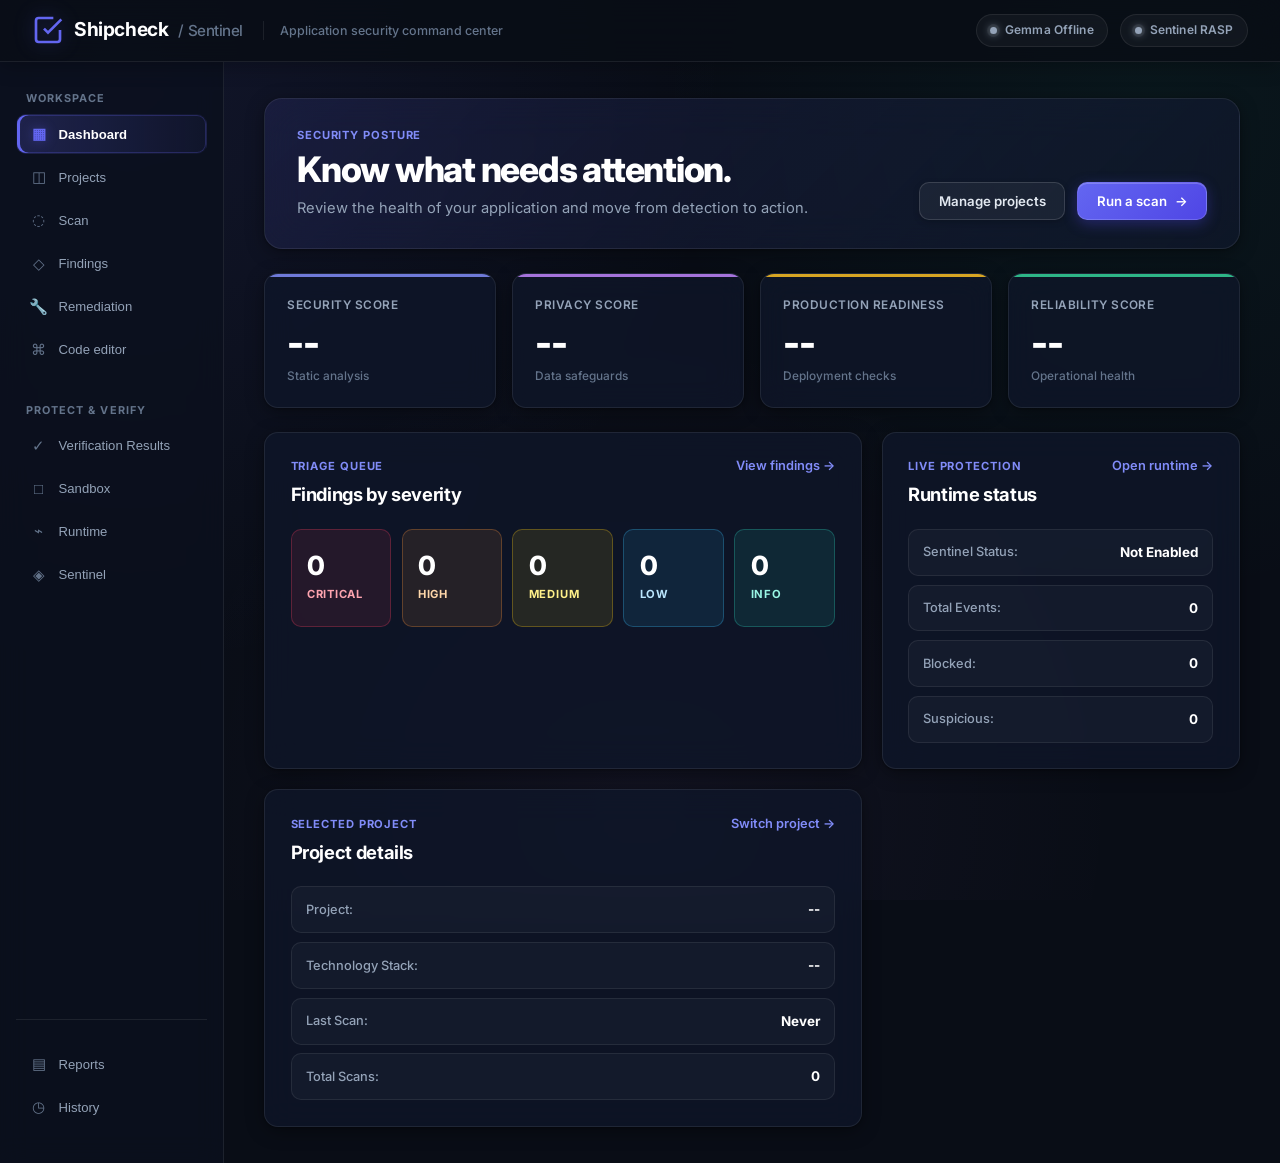
==== commit 16ac27d2: "initial changes" ====
--- a/frontend/index.html
+++ b/frontend/index.html
@@ -4,6 +4,9 @@
     <meta charset="UTF-8">
     <meta name="viewport" content="width=device-width, initial-scale=1.0">
     <title>Shipcheck + Sentinel - Unified Cybersecurity Platform</title>
+    <link rel="preconnect" href="https://fonts.googleapis.com">
+    <link rel="preconnect" href="https://fonts.gstatic.com" crossorigin>
+    <link href="https://fonts.googleapis.com/css2?family=Inter:wght@300;400;500;600;700;800&family=JetBrains+Mono:wght@400;500;600&display=swap" rel="stylesheet">
     <link rel="stylesheet" href="styles.css">
 </head>
 <body>
--- a/frontend/styles.css
+++ b/frontend/styles.css
@@ -1,41 +1,138 @@
-/* Shipcheck Frontend Styles */
-
+/* ==========================================================================
+   Shipcheck + Sentinel - Unified Cybersecurity Command Center
+   Theme: Hyperion Clean & Clear Executive Cyber Dark
+   ========================================================================== */
+
+/* --------------------------------------------------------------------------
+   1. Design System & CSS Variables
+   -------------------------------------------------------------------------- */
 :root {
-    --primary: #2563eb;
-    --primary-hover: #1d4ed8;
-    --primary-light: #dbeafe;
-    --secondary: #64748b;
-    --secondary-hover: #475569;
+    /* Brand & Accent Colors */
+    --primary: #6366f1;
+    --primary-hover: #4f46e5;
+    --primary-light: rgba(99, 102, 241, 0.15);
+    --primary-glow: rgba(99, 102, 241, 0.35);
+
+    /* Category Accents */
+    --security: #818cf8;
+    --privacy: #c084fc;
+    --production: #fbbf24;
+    --reliability: #34d399;
+
+    /* Semantic Severities */
+    --critical: #f43f5e;
+    --critical-bg: rgba(244, 63, 94, 0.1);
+    --critical-border: rgba(244, 63, 94, 0.28);
+    --critical-text: #fda4af;
+
+    --high: #fb923c;
+    --high-bg: rgba(251, 146, 60, 0.1);
+    --high-border: rgba(251, 146, 60, 0.28);
+    --high-text: #fed7aa;
+
+    --medium: #facc15;
+    --medium-bg: rgba(250, 204, 21, 0.1);
+    --medium-border: rgba(250, 204, 21, 0.28);
+    --medium-text: #fef08a;
+
+    --low: #38bdf8;
+    --low-bg: rgba(56, 189, 248, 0.1);
+    --low-border: rgba(56, 189, 248, 0.28);
+    --low-text: #bae6fd;
+
+    --info: #2dd4bf;
+    --info-bg: rgba(45, 212, 191, 0.1);
+    --info-border: rgba(45, 212, 191, 0.28);
+    --info-text: #99f6e4;
+
+    /* Semantic Statuses */
     --success: #10b981;
+    --success-bg: rgba(16, 185, 129, 0.12);
     --warning: #f59e0b;
-    --danger: #ef4444;
-    --info: #06b6d4;
-    --background: #f8fafc;
-    --surface: #ffffff;
-    --surface-hover: #f1f5f9;
-    --border: #e2e8f0;
-    --text-primary: #1e293b;
-    --text-secondary: #64748b;
-    --text-muted: #94a3b8;
-    --shadow: 0 1px 3px rgba(0, 0, 0, 0.1);
-    --shadow-lg: 0 10px 15px -3px rgba(0, 0, 0, 0.1);
-    --radius: 8px;
-    --radius-lg: 12px;
-    --transition: all 0.2s ease;
-}
-
+    --warning-bg: rgba(245, 158, 11, 0.12);
+    --danger: #f43f5e;
+    --danger-bg: rgba(244, 63, 94, 0.12);
+
+    /* Backgrounds & Canvas */
+    --bg-canvas: #090d16;
+    --bg-surface: #0f172a;
+    --bg-surface-elevated: #141e34;
+    --bg-surface-hover: #192541;
+    --bg-card: rgba(15, 23, 42, 0.78);
+    --bg-card-hover: rgba(20, 30, 52, 0.88);
+    --bg-header: rgba(9, 13, 22, 0.85);
+    --bg-sidebar: rgba(11, 17, 30, 0.82);
+    --bg-code: #060911;
+
+    /* Borders */
+    --border-subtle: rgba(255, 255, 255, 0.08);
+    --border-medium: rgba(255, 255, 255, 0.14);
+    --border-strong: rgba(255, 255, 255, 0.22);
+    --border-highlight: rgba(99, 102, 241, 0.45);
+
+    /* Typography */
+    --font-sans: 'Inter', -apple-system, BlinkMacSystemFont, 'Segoe UI', Roboto, sans-serif;
+    --font-mono: 'JetBrains Mono', 'Fira Code', 'Consolas', monospace;
+
+    --text-primary: #f8fafc;
+    --text-secondary: #94a3b8;
+    --text-muted: #64748b;
+    --text-inverse: #090d16;
+
+    /* Shadows & Radii */
+    --radius-sm: 6px;
+    --radius: 10px;
+    --radius-lg: 14px;
+    --radius-xl: 18px;
+
+    --shadow-card: 0 4px 20px -2px rgba(0, 0, 0, 0.45), 0 1px 3px rgba(0, 0, 0, 0.3);
+    --shadow-card-hover: 0 8px 30px -4px rgba(0, 0, 0, 0.55), 0 0 18px rgba(99, 102, 241, 0.16);
+    --transition: all 0.2s cubic-bezier(0.16, 1, 0.3, 1);
+}
+
+/* --------------------------------------------------------------------------
+   2. Reset & Global Styles
+   -------------------------------------------------------------------------- */
 * {
     margin: 0;
     padding: 0;
     box-sizing: border-box;
 }
 
+html, body {
+    max-width: 100%;
+    overflow-x: clip;
+}
+
 body {
-    font-family: -apple-system, BlinkMacSystemFont, 'Segoe UI', Roboto, 'Helvetica Neue', Arial, sans-serif;
-    background: var(--background);
+    font-family: var(--font-sans);
+    background-color: var(--bg-canvas);
+    background-image:
+        radial-gradient(1000px circle at 10% 8%, rgba(99, 102, 241, 0.09), transparent 60%),
+        radial-gradient(900px circle at 90% 12%, rgba(16, 185, 129, 0.06), transparent 55%),
+        radial-gradient(800px circle at 50% 90%, rgba(192, 132, 252, 0.05), transparent 60%);
+    background-attachment: fixed;
     color: var(--text-primary);
-    line-height: 1.6;
+    line-height: 1.55;
+    -webkit-font-smoothing: antialiased;
+    -moz-osx-font-smoothing: grayscale;
     min-height: 100vh;
+}
+
+/* Custom Scrollbars */
+::-webkit-scrollbar {
+    width: 7px;
+    height: 7px;
+}
+::-webkit-scrollbar-track {
+    background: rgba(9, 13, 22, 0.5);
+}
+::-webkit-scrollbar-thumb {
+    background: rgba(255, 255, 255, 0.15);
+    border-radius: 4px;
+}
+::-webkit-scrollbar-thumb:hover {
+    background: rgba(255, 255, 255, 0.25);
 }
 
 .app {
@@ -44,66 +141,71 @@
     flex-direction: column;
 }
 
+/* --------------------------------------------------------------------------
+   3. Header Navigation & Branding
+   -------------------------------------------------------------------------- */
 .header {
-    background: var(--surface);
-    border-bottom: 1px solid var(--border);
-    padding: 1.5rem 2rem;
-    box-shadow: var(--shadow);
+    position: sticky;
+    top: 0;
+    z-index: 50;
+    background: var(--bg-header);
+    backdrop-filter: blur(18px);
+    -webkit-backdrop-filter: blur(18px);
+    border-bottom: 1px solid var(--border-subtle);
+    padding: 0.85rem 2rem;
+    box-shadow: 0 4px 20px rgba(0, 0, 0, 0.25);
 }
 
 .header-content {
-    max-width: 1200px;
+    max-width: 1440px;
     margin: 0 auto;
+    display: flex;
+    align-items: center;
+    justify-content: space-between;
+    gap: 1.5rem;
+}
+
+.header-left {
+    display: flex;
+    align-items: center;
+    gap: 1.25rem;
 }
 
 .logo {
     display: flex;
     align-items: center;
+    gap: 0.65rem;
+    font-size: 1.2rem;
+    font-weight: 700;
+    letter-spacing: -0.025em;
+    color: #ffffff;
+    margin: 0;
+}
+
+.logo svg {
+    color: var(--primary);
+    filter: drop-shadow(0 0 10px var(--primary-glow));
+}
+
+.logo-sentinel {
+    color: var(--text-muted);
+    font-weight: 500;
+    font-size: 0.95rem;
+}
+
+.tagline {
+    color: var(--text-muted);
+    font-size: 0.78rem;
+    font-weight: 500;
+    border-left: 1px solid var(--border-subtle);
+    padding-left: 1rem;
+    margin: 0;
+}
+
+.header-right {
+    display: flex;
+    align-items: center;
     gap: 0.75rem;
-    font-size: 1.5rem;
-    font-weight: 700;
-    color: var(--primary);
-    margin-bottom: 0.25rem;
-}
-
-.tagline {
-    color: var(--text-secondary);
-    font-size: 0.95rem;
-}
-
-.main {
-    flex: 1;
-    padding: 2rem;
-    max-width: 1200px;
-    margin: 0 auto;
-    width: 100%;
-}
-
-.header-content {
-    max-width: 1200px;
-    margin: 0 auto;
-    display: flex;
-    align-items: center;
-    justify-content: space-between;
-    gap: 1rem;
-    flex-wrap: wrap;
-}
-
-.header-left,
-.header-right {
-    display: flex;
-    align-items: center;
-    gap: 0.75rem;
-    flex-wrap: wrap;
-}
-
-.header-right {
-    justify-content: flex-end;
-}
-
-.logo-sentinel {
-    color: var(--text-primary);
-    font-weight: 600;
 }
 
 .hindsight-badge,
@@ -111,187 +213,593 @@
     display: inline-flex;
     align-items: center;
     gap: 0.5rem;
-    padding: 0.45rem 0.8rem;
-    border-radius: 999px;
-    background: rgba(148, 163, 184, 0.12);
+    padding: 0.4rem 0.85rem;
+    border-radius: 9999px;
+    background: rgba(255, 255, 255, 0.04);
+    border: 1px solid var(--border-subtle);
     color: var(--text-secondary);
-    font-size: 0.8rem;
+    font-size: 0.75rem;
     font-weight: 600;
-    border: 1px solid var(--border);
+    letter-spacing: 0.01em;
+    transition: var(--transition);
 }
 
 .hindsight-badge.connected,
 .sentinel-badge.connected {
-    background: rgba(16, 185, 129, 0.12);
-    color: var(--success);
-    border-color: rgba(16, 185, 129, 0.2);
+    background: var(--success-bg);
+    color: #6ee7b7;
+    border-color: rgba(16, 185, 129, 0.3);
 }
 
 .hindsight-badge.configured {
-    background: rgba(245, 158, 11, 0.12);
-    color: var(--warning);
-    border-color: rgba(245, 158, 11, 0.2);
+    background: var(--warning-bg);
+    color: #fde047;
+    border-color: rgba(245, 158, 11, 0.3);
 }
 
 .status-dot {
-    width: 8px;
-    height: 8px;
+    width: 7px;
+    height: 7px;
     border-radius: 50%;
     background: currentColor;
     display: inline-block;
-    box-shadow: 0 0 0 4px rgba(148, 163, 184, 0.12);
-}
-
-.nav-tabs {
-    max-width: 1200px;
-    margin: 1rem auto 0;
-    display: flex;
-    gap: 0.5rem;
-    flex-wrap: wrap;
+    box-shadow: 0 0 0 3px rgba(255, 255, 255, 0.06), 0 0 8px currentColor;
+    position: relative;
+}
+
+.hindsight-badge.connected .status-dot,
+.sentinel-badge.connected .status-dot {
+    animation: statusPulse 2s cubic-bezier(0.4, 0, 0.6, 1) infinite;
+}
+
+@keyframes statusPulse {
+    0%, 100% { transform: scale(1); opacity: 1; }
+    50% { transform: scale(1.2); opacity: 0.8; }
+}
+
+/* --------------------------------------------------------------------------
+   4. Workspace Shell & Sidebar
+   -------------------------------------------------------------------------- */
+.workspace {
+    display: flex;
+    max-width: 1440px;
+    width: 100%;
+    margin: 0 auto;
+    min-height: calc(100vh - 65px);
+}
+
+.sidebar {
+    flex: 0 0 224px;
+    padding: 1.75rem 1rem;
+    border-right: 1px solid var(--border-subtle);
+    background: var(--bg-sidebar);
+    backdrop-filter: blur(14px);
+    -webkit-backdrop-filter: blur(14px);
+    display: flex;
+    flex-direction: column;
+}
+
+.sidebar-label {
+    margin: 0 0 0.5rem 0.6rem;
+    color: var(--text-muted);
+    font-size: 0.68rem;
+    font-weight: 700;
+    letter-spacing: 0.1em;
+    text-transform: uppercase;
+}
+
+.sidebar-label:not(:first-child) {
+    margin-top: 1.5rem;
+}
+
+.sidebar .nav-tabs {
+    display: flex;
+    flex-direction: column;
+    gap: 0.25rem;
+    margin: 0 0 0.5rem;
+    width: 100%;
+}
+
+.sidebar-bottom {
+    margin-top: auto !important;
+    padding-top: 1.5rem;
+    border-top: 1px solid var(--border-subtle);
 }
 
 .nav-tab {
-    padding: 0.7rem 1rem;
+    width: 100%;
+    display: flex;
+    align-items: center;
+    gap: 0.65rem;
+    padding: 0.6rem 0.75rem;
     border: 1px solid transparent;
+    border-radius: var(--radius);
     background: transparent;
     color: var(--text-secondary);
-    border-radius: 999px;
     font-size: 0.82rem;
+    font-weight: 500;
+    text-align: left;
+    cursor: pointer;
+    transition: var(--transition);
+}
+
+.nav-tab span {
+    display: inline-flex;
+    align-items: center;
+    justify-content: center;
+    width: 1.2rem;
+    font-size: 0.95rem;
+    color: var(--text-muted);
+    transition: var(--transition);
+}
+
+.nav-tab:hover {
+    background: rgba(255, 255, 255, 0.05);
+    color: #ffffff;
+    border-color: rgba(255, 255, 255, 0.06);
+}
+
+.nav-tab:hover span {
+    color: #ffffff;
+}
+
+.nav-tab.active {
+    background: linear-gradient(90deg, rgba(99, 102, 241, 0.22) 0%, rgba(99, 102, 241, 0.06) 100%);
+    box-shadow: inset 3px 0 0 0 var(--primary), inset 0 0 0 1px rgba(99, 102, 241, 0.25);
+    color: #ffffff;
+    font-weight: 600;
+}
+
+.nav-tab.active span {
+    color: var(--primary);
+    filter: drop-shadow(0 0 6px var(--primary-glow));
+}
+
+.main {
+    flex: 1;
+    min-width: 0;
+    padding: 2.25rem 2.5rem;
+    max-width: 100%;
+}
+
+.section {
+    display: none;
+    animation: fadeIn 0.22s ease-out;
+}
+
+.section.active {
+    display: block;
+}
+
+@keyframes fadeIn {
+    from { opacity: 0; transform: translateY(6px); }
+    to { opacity: 1; transform: translateY(0); }
+}
+
+/* --------------------------------------------------------------------------
+   5. Reusable Card & Surface System
+   -------------------------------------------------------------------------- */
+.card {
+    background: var(--bg-card);
+    backdrop-filter: blur(16px);
+    -webkit-backdrop-filter: blur(16px);
+    border: 1px solid var(--border-subtle);
+    border-radius: var(--radius-lg);
+    box-shadow: var(--shadow-card);
+    padding: 1.6rem;
+    margin-bottom: 1.5rem;
+    transition: var(--transition);
+}
+
+.card:hover {
+    border-color: rgba(255, 255, 255, 0.12);
+}
+
+.card h2 {
+    font-size: 1.15rem;
+    font-weight: 700;
+    letter-spacing: -0.02em;
+    color: #ffffff;
+    margin-bottom: 0.6rem;
+}
+
+.card h3 {
+    font-size: 0.95rem;
+    font-weight: 600;
+    letter-spacing: -0.01em;
+    color: var(--text-primary);
+    margin-bottom: 0.8rem;
+}
+
+.card-heading {
+    display: flex;
+    justify-content: space-between;
+    align-items: flex-start;
+    gap: 1rem;
+    margin-bottom: 1.25rem;
+}
+
+.card-heading h2 {
+    margin: 0;
+}
+
+.eyebrow {
+    color: var(--security);
+    font-size: 0.7rem;
+    font-weight: 700;
+    letter-spacing: 0.08em;
+    text-transform: uppercase;
+    margin-bottom: 0.3rem;
+}
+
+.section-description {
+    color: var(--text-secondary);
+    font-size: 0.875rem;
+    line-height: 1.6;
+    margin-bottom: 1.25rem;
+    max-width: 720px;
+}
+
+/* --------------------------------------------------------------------------
+   6. Buttons & Interactive Controls
+   -------------------------------------------------------------------------- */
+.btn {
+    display: inline-flex;
+    align-items: center;
+    justify-content: center;
+    gap: 0.5rem;
+    padding: 0.6rem 1.15rem;
+    font-family: var(--font-sans);
+    font-size: 0.83rem;
+    font-weight: 600;
+    border-radius: var(--radius);
+    border: 1px solid transparent;
+    cursor: pointer;
+    transition: var(--transition);
+    text-decoration: none;
+    line-height: 1.25;
+}
+
+.btn-primary {
+    background: linear-gradient(135deg, #6366f1 0%, #4f46e5 100%);
+    color: #ffffff;
+    border-color: rgba(255, 255, 255, 0.15);
+    box-shadow: 0 4px 14px rgba(79, 70, 229, 0.35), inset 0 1px 0 rgba(255, 255, 255, 0.2);
+}
+
+.btn-primary:hover:not(:disabled) {
+    background: linear-gradient(135deg, #7175f3 0%, #5b53eb 100%);
+    box-shadow: 0 6px 20px rgba(79, 70, 229, 0.5), inset 0 1px 0 rgba(255, 255, 255, 0.25);
+    transform: translateY(-1px);
+}
+
+.btn-secondary {
+    background: rgba(255, 255, 255, 0.05);
+    color: #e2e8f0;
+    border-color: var(--border-medium);
+    box-shadow: 0 2px 6px rgba(0, 0, 0, 0.2);
+}
+
+.btn-secondary:hover:not(:disabled) {
+    background: rgba(255, 255, 255, 0.1);
+    color: #ffffff;
+    border-color: rgba(255, 255, 255, 0.24);
+    transform: translateY(-1px);
+}
+
+.btn-danger {
+    background: linear-gradient(135deg, #f43f5e 0%, #e11d48 100%);
+    color: #ffffff;
+    border-color: rgba(255, 255, 255, 0.15);
+    box-shadow: 0 4px 14px rgba(225, 29, 72, 0.35);
+}
+
+.btn-danger:hover:not(:disabled) {
+    background: linear-gradient(135deg, #fb7185 0%, #f43f5e 100%);
+    transform: translateY(-1px);
+}
+
+.btn-sm {
+    padding: 0.4rem 0.75rem;
+    font-size: 0.76rem;
+    border-radius: var(--radius-sm);
+}
+
+.btn:disabled {
+    opacity: 0.45;
+    cursor: not-allowed;
+    transform: none !important;
+    box-shadow: none !important;
+}
+
+.text-button {
+    background: none;
+    border: none;
+    color: var(--security);
+    font-family: var(--font-sans);
+    font-size: 0.8rem;
     font-weight: 600;
     cursor: pointer;
+    display: inline-flex;
+    align-items: center;
+    gap: 0.3rem;
+    padding: 0;
     transition: var(--transition);
 }
 
-.nav-tab:hover,
-.nav-tab.active {
-    background: var(--primary-light);
-    color: var(--primary);
-    border-color: rgba(37, 99, 235, 0.15);
-}
-
-.section {
-    display: none;
-    animation: fadeIn 0.3s ease;
-}
-
-.section.active {
+.text-button:hover {
+    color: #a5b4fc;
+    text-decoration: underline;
+}
+
+.danger-button {
+    color: #fb7185;
+}
+
+.danger-button:hover {
+    color: #fda4af;
+}
+
+.filter-select, input[type="url"], input[type="text"], textarea, select {
+    background: rgba(15, 23, 42, 0.7);
+    color: var(--text-primary);
+    border: 1px solid var(--border-medium);
+    border-radius: var(--radius);
+    padding: 0.6rem 0.85rem;
+    font-family: var(--font-sans);
+    font-size: 0.85rem;
+    transition: var(--transition);
+    outline: none;
+}
+
+.filter-select:focus, input:focus, textarea:focus, select:focus {
+    border-color: var(--primary);
+    box-shadow: 0 0 0 3px rgba(99, 102, 241, 0.25);
+}
+
+.filter-select option {
+    background: var(--bg-surface);
+    color: var(--text-primary);
+}
+
+/* --------------------------------------------------------------------------
+   7. Dashboard Hero Section
+   -------------------------------------------------------------------------- */
+.dashboard-hero {
+    display: flex;
+    justify-content: space-between;
+    align-items: flex-end;
+    gap: 2rem;
+    padding: 1.75rem 2rem;
+    margin-bottom: 1.5rem;
+    border: 1px solid var(--border-subtle);
+    border-radius: var(--radius-xl);
+    background: linear-gradient(135deg, rgba(99, 102, 241, 0.12) 0%, rgba(15, 23, 42, 0.8) 100%);
+    box-shadow: var(--shadow-card);
+    backdrop-filter: blur(20px);
+    -webkit-backdrop-filter: blur(20px);
+}
+
+.dashboard-hero h2 {
+    margin: 0;
+    color: #ffffff;
+    font-size: clamp(1.6rem, 2.8vw, 2.2rem);
+    font-weight: 800;
+    letter-spacing: -0.035em;
+    line-height: 1.15;
+}
+
+.dashboard-hero p:not(.eyebrow) {
+    margin-top: 0.5rem;
+    color: var(--text-secondary);
+    font-size: 0.92rem;
+    max-width: 580px;
+    line-height: 1.55;
+}
+
+.hero-actions {
+    display: flex;
+    gap: 0.75rem;
+    flex-shrink: 0;
+}
+
+/* --------------------------------------------------------------------------
+   8. Metric Score Cards
+   -------------------------------------------------------------------------- */
+.dashboard-metrics {
+    display: grid;
+    grid-template-columns: repeat(4, 1fr);
+    gap: 1rem;
+    margin-bottom: 1.5rem;
+}
+
+.metric-card {
+    position: relative;
+    overflow: hidden;
+    padding: 1.35rem 1.4rem;
+    border: 1px solid var(--border-subtle);
+    border-radius: var(--radius-lg);
+    background: var(--bg-card);
+    backdrop-filter: blur(14px);
+    -webkit-backdrop-filter: blur(14px);
+    box-shadow: var(--shadow-card);
+    transition: var(--transition);
+}
+
+.metric-card::before {
+    content: '';
+    position: absolute;
+    top: 0;
+    left: 0;
+    right: 0;
+    height: 3px;
+    background: currentColor;
+    opacity: 0.85;
+}
+
+.metric-card:hover {
+    border-color: rgba(255, 255, 255, 0.18);
+    transform: translateY(-2px);
+    box-shadow: var(--shadow-card-hover);
+}
+
+.metric-card.security { color: var(--security); }
+.metric-card.privacy { color: var(--privacy); }
+.metric-card.production { color: var(--production); }
+.metric-card.reliability { color: var(--reliability); }
+
+.metric-kicker {
     display: block;
-}
-
-@keyframes fadeIn {
-    from { opacity: 0; transform: translateY(10px); }
-    to { opacity: 1; transform: translateY(0); }
-}
-
-.card {
-    background: var(--surface);
-    border-radius: var(--radius-lg);
-    box-shadow: var(--shadow);
-    padding: 1.5rem;
-    margin-bottom: 1.5rem;
-}
-
-.card h2 {
-    font-size: 1.25rem;
+    color: var(--text-secondary);
+    font-size: 0.74rem;
     font-weight: 600;
-    margin-bottom: 1rem;
-    color: var(--text-primary);
-}
-
-.card h3 {
-    font-size: 1rem;
-    font-weight: 600;
-    margin-bottom: 1rem;
-    color: var(--text-primary);
-}
-
+    letter-spacing: 0.04em;
+    text-transform: uppercase;
+}
+
+.metric-value {
+    display: block;
+    margin: 0.6rem 0 0.35rem;
+    color: #ffffff;
+    font-size: 2.35rem;
+    font-weight: 800;
+    letter-spacing: -0.04em;
+    line-height: 1;
+}
+
+.metric-note {
+    display: block;
+    color: var(--text-muted);
+    font-size: 0.74rem;
+    font-weight: 500;
+}
+
+/* --------------------------------------------------------------------------
+   9. Dashboard Triage & Status Grid
+   -------------------------------------------------------------------------- */
 .dashboard-grid {
     display: grid;
-    grid-template-columns: repeat(auto-fit, minmax(250px, 1fr));
-    gap: 1rem;
+    grid-template-columns: 1.25fr 0.75fr;
+    gap: 1.25rem;
+}
+
+.dashboard-card {
+    min-width: 0;
+    margin-bottom: 0;
 }
 
 .score-grid {
     display: grid;
-    grid-template-columns: repeat(auto-fit, minmax(120px, 1fr));
-    gap: 0.75rem;
+    grid-template-columns: repeat(5, 1fr);
+    gap: 0.65rem;
 }
 
 .score-card {
-    background: linear-gradient(180deg, var(--surface-hover), #f8fafc);
-    border: 1px solid var(--border);
+    display: none;
+}
+
+.finding-count {
+    display: flex;
+    flex-direction: column;
+    align-items: flex-start;
+    justify-content: center;
+    min-height: 98px;
+    padding: 0.95rem;
     border-radius: var(--radius);
-    padding: 1rem;
-    text-align: center;
-}
-
-.score-value {
-    font-size: 2rem;
+    border: 1px solid transparent;
+    transition: var(--transition);
+}
+
+.finding-count:hover {
+    transform: translateY(-2px);
+}
+
+.finding-count .count {
+    font-size: 1.65rem;
+    font-weight: 800;
+    letter-spacing: -0.03em;
+    line-height: 1;
+}
+
+.finding-count .label {
+    margin-top: 0.45rem;
+    font-size: 0.7rem;
     font-weight: 700;
-    color: var(--primary);
-    line-height: 1.2;
-}
-
-.score-label {
-    margin-top: 0.3rem;
-    font-size: 0.78rem;
-    color: var(--text-secondary);
     text-transform: uppercase;
-    letter-spacing: 0.05em;
-}
-
-.findings-summary,
+    letter-spacing: 0.07em;
+}
+
+.finding-count.critical {
+    background: var(--critical-bg);
+    border-color: var(--critical-border);
+    color: var(--critical-text);
+}
+.finding-count.critical .count { color: #ffffff; }
+
+.finding-count.high {
+    background: var(--high-bg);
+    border-color: var(--high-border);
+    color: var(--high-text);
+}
+.finding-count.high .count { color: #ffffff; }
+
+.finding-count.medium {
+    background: var(--medium-bg);
+    border-color: var(--medium-border);
+    color: var(--medium-text);
+}
+.finding-count.medium .count { color: #ffffff; }
+
+.finding-count.low {
+    background: var(--low-bg);
+    border-color: var(--low-border);
+    color: var(--low-text);
+}
+.finding-count.low .count { color: #ffffff; }
+
+.finding-count.info {
+    background: var(--info-bg);
+    border-color: var(--info-border);
+    color: var(--info-text);
+}
+.finding-count.info .count { color: #ffffff; }
+
 .runtime-status,
-.project-info,
-.sandbox-status,
-.sentinel-status {
+.project-info {
     display: grid;
-    gap: 0.75rem;
-}
-
-.finding-count,
+    gap: 0.55rem;
+}
+
 .status-item,
 .info-item {
     display: flex;
-    align-items: center;
     justify-content: space-between;
-    gap: 0.75rem;
-    padding: 0.8rem 0.9rem;
+    align-items: center;
+    gap: 1rem;
+    padding: 0.75rem 0.9rem;
+    background: rgba(255, 255, 255, 0.03);
+    border: 1px solid var(--border-subtle);
     border-radius: var(--radius);
-    background: var(--surface-hover);
-    border: 1px solid var(--border);
-}
-
-.finding-count.critical { border-left: 4px solid var(--danger); }
-.finding-count.high { border-left: 4px solid var(--warning); }
-.finding-count.medium { border-left: 4px solid var(--info); }
-.finding-count.low { border-left: 4px solid var(--secondary); }
-.finding-count.info { border-left: 4px solid var(--primary); }
-
-.count,
-.status-value,
-.info-value {
-    font-weight: 600;
-    color: var(--text-primary);
-}
-
-.count {
-    font-size: 1.4rem;
-}
-
-.label,
+}
+
 .status-label,
 .info-label {
     color: var(--text-secondary);
     font-size: 0.8rem;
-}
-
-.section-description {
-    color: var(--text-secondary);
-    margin-bottom: 1.25rem;
-}
-
-/* Projects List */
+    font-weight: 500;
+}
+
+.status-value,
+.info-value {
+    color: #ffffff;
+    font-weight: 700;
+    font-size: 0.84rem;
+    text-align: right;
+}
+
+/* --------------------------------------------------------------------------
+   10. Projects Section & Upload
+   -------------------------------------------------------------------------- */
 .projects-list {
     display: grid;
     gap: 0.75rem;
@@ -301,51 +809,48 @@
     display: flex;
     align-items: center;
     justify-content: space-between;
-    padding: 1rem 1.1rem;
-    background: linear-gradient(180deg, var(--surface-hover), #f8fafc);
+    gap: 1rem;
+    padding: 1.1rem 1.25rem;
+    background: rgba(255, 255, 255, 0.03);
+    border: 1px solid var(--border-subtle);
     border-radius: var(--radius);
-    border: 1px solid var(--border);
     transition: var(--transition);
     cursor: pointer;
-    gap: 1rem;
 }
 
 .project-item:hover {
-    border-color: rgba(37, 99, 235, 0.45);
-    box-shadow: 0 8px 18px rgba(37, 99, 235, 0.08);
+    background: rgba(255, 255, 255, 0.06);
+    border-color: var(--border-highlight);
     transform: translateY(-1px);
-}
-
-.project-info {
-    display: flex;
-    flex-direction: column;
-    gap: 0.25rem;
+    box-shadow: 0 4px 16px rgba(0, 0, 0, 0.35);
 }
 
 .project-name {
-    font-weight: 600;
-    color: var(--text-primary);
+    font-size: 0.98rem;
+    font-weight: 700;
+    color: #ffffff;
 }
 
 .project-meta {
-    font-size: 0.85rem;
-    color: var(--text-secondary);
+    font-size: 0.8rem;
+    color: var(--text-muted);
 }
 
 .project-tech {
     display: flex;
-    gap: 0.5rem;
+    gap: 0.4rem;
     flex-wrap: wrap;
-    margin-top: 0.5rem;
+    margin-top: 0.4rem;
 }
 
 .tech-badge {
     font-size: 0.7rem;
-    padding: 0.2rem 0.5rem;
-    background: var(--primary-light);
-    color: var(--primary);
-    border-radius: 4px;
-    font-weight: 500;
+    font-weight: 600;
+    padding: 0.2rem 0.55rem;
+    background: rgba(99, 102, 241, 0.15);
+    border: 1px solid rgba(99, 102, 241, 0.3);
+    color: #c7d2fe;
+    border-radius: 9999px;
 }
 
 .project-actions {
@@ -353,66 +858,16 @@
     gap: 0.5rem;
 }
 
-.btn {
-    display: inline-flex;
-    align-items: center;
-    justify-content: center;
-    gap: 0.5rem;
-    padding: 0.625rem 1.25rem;
-    font-size: 0.875rem;
-    font-weight: 500;
-    border-radius: var(--radius);
-    border: none;
-    cursor: pointer;
-    transition: var(--transition);
-    text-decoration: none;
-}
-
-.btn-primary {
-    background: var(--primary);
-    color: white;
-}
-
-.btn-primary:hover {
-    background: var(--primary-hover);
-}
-
-.btn-secondary {
-    background: var(--surface-hover);
-    color: var(--text-primary);
-    border: 1px solid var(--border);
-}
-
-.btn-secondary:hover {
-    background: var(--border);
-}
-
-.btn-danger {
-    background: var(--danger);
-    color: white;
-}
-
-.btn-danger:hover {
-    background: #dc2626;
-}
-
-.btn-sm {
-    padding: 0.375rem 0.75rem;
-    font-size: 0.8rem;
-}
-
-.btn:disabled {
-    opacity: 0.5;
-    cursor: not-allowed;
-}
-
-/* Divider */
 .divider {
     display: flex;
     align-items: center;
     gap: 1rem;
-    margin: 1.5rem 0;
+    margin: 1.75rem 0;
     color: var(--text-muted);
+    font-size: 0.78rem;
+    font-weight: 600;
+    text-transform: uppercase;
+    letter-spacing: 0.08em;
 }
 
 .divider::before,
@@ -420,15 +875,15 @@
     content: '';
     flex: 1;
     height: 1px;
-    background: var(--border);
-}
-
-/* Upload Area */
+    background: var(--border-subtle);
+}
+
 .upload-area {
-    border: 2px dashed var(--border);
+    border: 2px dashed rgba(255, 255, 255, 0.14);
     border-radius: var(--radius-lg);
-    padding: 3rem 2rem;
+    padding: 2.75rem 2rem;
     text-align: center;
+    background: rgba(255, 255, 255, 0.015);
     transition: var(--transition);
     cursor: pointer;
 }
@@ -436,25 +891,29 @@
 .upload-area:hover,
 .upload-area.drag-over {
     border-color: var(--primary);
-    background: var(--primary-light);
+    background: rgba(99, 102, 241, 0.05);
 }
 
 .upload-icon {
+    color: var(--security);
+    margin-bottom: 0.75rem;
+}
+
+.upload-content p {
+    color: var(--text-primary);
+    font-weight: 600;
+    font-size: 0.95rem;
+    margin-bottom: 0.35rem;
+}
+
+.hint {
+    font-size: 0.78rem;
     color: var(--text-muted);
-    margin-bottom: 1rem;
-}
-
-.upload-content p {
-    color: var(--text-secondary);
-    margin-bottom: 0.5rem;
-}
-
-.hint {
-    font-size: 0.8rem;
-    color: var(--text-muted);
-}
-
-/* Scan Section */
+}
+
+/* --------------------------------------------------------------------------
+   11. Scan Progress Section
+   -------------------------------------------------------------------------- */
 .scan-header {
     display: flex;
     align-items: center;
@@ -463,45 +922,57 @@
 }
 
 .scan-status-badge {
-    padding: 0.4rem 0.9rem;
+    padding: 0.4rem 0.85rem;
     border-radius: 9999px;
     font-size: 0.72rem;
     font-weight: 700;
     text-transform: uppercase;
-    letter-spacing: 0.08em;
-    display: inline-flex;
-    align-items: center;
-    justify-content: center;
-    min-width: 88px;
-}
-
-.scan-status-badge.queued { background: rgba(100, 116, 139, 0.12); color: var(--secondary); }
-.scan-status-badge.running { background: rgba(37, 99, 235, 0.12); color: var(--primary); animation: pulse 2s infinite; }
-.scan-status-badge.completed { background: rgba(16, 185, 129, 0.12); color: var(--success); }
-.scan-status-badge.failed { background: rgba(239, 68, 68, 0.12); color: var(--danger); }
-
-@keyframes pulse {
-    0%, 100% { opacity: 1; }
-    50% { opacity: 0.7; }
+    letter-spacing: 0.06em;
+}
+
+.scan-status-badge.queued {
+    background: rgba(255, 255, 255, 0.06);
+    color: var(--text-secondary);
+}
+
+.scan-status-badge.running {
+    background: var(--primary-light);
+    color: #a5b4fc;
+    border: 1px solid rgba(99, 102, 241, 0.3);
+    animation: statusPulse 1.8s infinite;
+}
+
+.scan-status-badge.completed {
+    background: var(--success-bg);
+    color: #6ee7b7;
+    border: 1px solid rgba(16, 185, 129, 0.3);
+}
+
+.scan-status-badge.failed {
+    background: var(--danger-bg);
+    color: #fda4af;
+    border: 1px solid rgba(244, 63, 94, 0.3);
 }
 
 .progress-bar {
     height: 8px;
-    background: var(--border);
-    border-radius: 4px;
+    background: rgba(255, 255, 255, 0.08);
+    border-radius: 9999px;
     overflow: hidden;
     margin-bottom: 1rem;
 }
 
 .progress-fill {
     height: 100%;
-    background: linear-gradient(90deg, var(--primary), var(--info));
-    border-radius: 4px;
+    background: linear-gradient(90deg, #6366f1, #2dd4bf);
+    border-radius: 9999px;
+    box-shadow: 0 0 10px rgba(99, 102, 241, 0.5);
     transition: width 0.3s ease;
 }
 
 .progress-message {
     color: var(--text-secondary);
+    font-size: 0.85rem;
     margin-bottom: 1.5rem;
 }
 
@@ -514,21 +985,22 @@
 .step {
     display: flex;
     align-items: center;
-    gap: 0.75rem;
-    padding: 0.75rem;
-    background: var(--surface-hover);
+    gap: 0.85rem;
+    padding: 0.8rem 1rem;
+    background: rgba(255, 255, 255, 0.025);
+    border: 1px solid var(--border-subtle);
     border-radius: var(--radius);
     transition: var(--transition);
 }
 
+.step.active {
+    background: rgba(99, 102, 241, 0.1);
+    border-color: rgba(99, 102, 241, 0.35);
+}
+
 .step.completed {
-    background: #ecfdf5;
-    border-color: var(--success);
-}
-
-.step.active {
-    background: var(--primary-light);
-    border-color: var(--primary);
+    background: rgba(16, 185, 129, 0.06);
+    border-color: rgba(16, 185, 129, 0.25);
 }
 
 .step-number {
@@ -538,47 +1010,40 @@
     display: flex;
     align-items: center;
     justify-content: center;
-    font-size: 0.75rem;
-    font-weight: 600;
+    font-size: 0.72rem;
+    font-weight: 700;
     color: var(--text-muted);
-    background: var(--border);
+    background: rgba(255, 255, 255, 0.06);
     flex-shrink: 0;
+}
+
+.step.active .step-number {
+    background: var(--primary);
+    color: #ffffff;
+    box-shadow: 0 0 10px var(--primary-glow);
 }
 
 .step.completed .step-number {
     background: var(--success);
-    color: white;
-}
-
-.step.active .step-number {
-    background: var(--primary);
-    color: white;
+    color: #ffffff;
 }
 
 .step-label {
     flex: 1;
-    font-size: 0.875rem;
+    font-size: 0.85rem;
     color: var(--text-secondary);
 }
 
-.step.completed .step-label,
-.step.active .step-label {
-    color: var(--text-primary);
-    font-weight: 500;
+.step.active .step-label,
+.step.completed .step-label {
+    color: #ffffff;
+    font-weight: 600;
 }
 
 .step-icon {
-    width: 20px;
-    height: 20px;
+    width: 18px;
+    height: 18px;
     flex-shrink: 0;
-}
-
-.step.completed .step-icon::before {
-    content: '';
-    display: block;
-    width: 100%;
-    height: 100%;
-    background: url("data:image/svg+xml,%3Csvg xmlns='http://www.w3.org/2000/svg' viewBox='0 0 24 24' fill='none' stroke='%2310b981' stroke-width='3'%3E%3Cpath d='M20 6L9 17l-5-5'/%3E%3C/svg%3E") center/contain no-repeat;
 }
 
 .step.active .step-icon::before {
@@ -589,224 +1054,368 @@
     border: 2px solid var(--primary);
     border-top-color: transparent;
     border-radius: 50%;
-    animation: spin 1s linear infinite;
+    animation: spin 0.8s linear infinite;
+}
+
+.step.completed .step-icon::before {
+    content: '';
+    display: block;
+    width: 100%;
+    height: 100%;
+    background: url("data:image/svg+xml,%3Csvg xmlns='http://www.w3.org/2000/svg' viewBox='0 0 24 24' fill='none' stroke='%2334d399' stroke-width='3'%3E%3Cpath d='M20 6L9 17l-5-5'/%3E%3C/svg%3E") center/contain no-repeat;
 }
 
 @keyframes spin {
     to { transform: rotate(360deg); }
 }
 
-/* Editor Section */
+/* --------------------------------------------------------------------------
+   12. Findings List & Triage Details
+   -------------------------------------------------------------------------- */
+.findings-header {
+    display: flex;
+    align-items: center;
+    justify-content: space-between;
+    margin-bottom: 1.25rem;
+    flex-wrap: wrap;
+    gap: 1rem;
+}
+
+.findings-filters {
+    display: flex;
+    gap: 0.65rem;
+    flex-wrap: wrap;
+}
+
+.findings-list {
+    display: flex;
+    flex-direction: column;
+    gap: 0.85rem;
+}
+
+.finding-card {
+    background: rgba(255, 255, 255, 0.03);
+    border: 1px solid var(--border-subtle);
+    border-radius: var(--radius-lg);
+    padding: 1.35rem 1.45rem;
+    transition: var(--transition);
+}
+
+.finding-card:hover {
+    background: rgba(255, 255, 255, 0.05);
+    border-color: rgba(255, 255, 255, 0.16);
+    box-shadow: 0 6px 22px rgba(0, 0, 0, 0.35);
+}
+
+.finding-header {
+    display: flex;
+    align-items: flex-start;
+    justify-content: space-between;
+    gap: 1rem;
+    margin-bottom: 0.65rem;
+    flex-wrap: wrap;
+}
+
+.finding-title {
+    font-size: 0.98rem;
+    font-weight: 700;
+    color: #ffffff;
+    flex: 1;
+    min-width: 200px;
+}
+
+.finding-badges {
+    display: flex;
+    gap: 0.45rem;
+    flex-wrap: wrap;
+}
+
+.badge {
+    font-size: 0.7rem;
+    font-weight: 700;
+    padding: 0.25rem 0.6rem;
+    border-radius: 9999px;
+    text-transform: uppercase;
+    letter-spacing: 0.04em;
+}
+
+.badge.critical { background: var(--critical-bg); color: var(--critical-text); border: 1px solid var(--critical-border); }
+.badge.high { background: var(--high-bg); color: var(--high-text); border: 1px solid var(--high-border); }
+.badge.medium { background: var(--medium-bg); color: var(--medium-text); border: 1px solid var(--medium-border); }
+.badge.low { background: var(--low-bg); color: var(--low-text); border: 1px solid var(--low-border); }
+.badge.info { background: var(--info-bg); color: var(--info-text); border: 1px solid var(--info-border); }
+
+.badge.category {
+    background: rgba(99, 102, 241, 0.12);
+    color: #c7d2fe;
+    border: 1px solid rgba(99, 102, 241, 0.25);
+    text-transform: capitalize;
+}
+
+.finding-description {
+    color: var(--text-secondary);
+    font-size: 0.88rem;
+    line-height: 1.6;
+    margin-bottom: 0.85rem;
+}
+
+.finding-evidence {
+    font-family: var(--font-mono);
+    font-size: 0.8rem;
+    background: var(--bg-code);
+    border: 1px solid var(--border-subtle);
+    border-radius: var(--radius);
+    padding: 0.85rem 1rem;
+    margin-bottom: 0.85rem;
+    overflow-x: auto;
+    color: #e2e8f0;
+    line-height: 1.5;
+}
+
+.finding-meta {
+    display: flex;
+    gap: 1.25rem;
+    flex-wrap: wrap;
+    font-size: 0.78rem;
+    color: var(--text-muted);
+    margin-bottom: 0.85rem;
+}
+
+.finding-meta span {
+    display: flex;
+    align-items: center;
+    gap: 0.35rem;
+}
+
+.finding-recommendation {
+    background: rgba(99, 102, 241, 0.05);
+    border: 1px solid rgba(99, 102, 241, 0.18);
+    border-radius: var(--radius);
+    padding: 0.95rem 1.1rem;
+    margin-top: 0.75rem;
+}
+
+.finding-recommendation strong {
+    display: block;
+    margin-bottom: 0.35rem;
+    color: #ffffff;
+    font-size: 0.82rem;
+    font-weight: 700;
+}
+
+.finding-recommendation p {
+    font-size: 0.84rem;
+    color: var(--text-secondary);
+    line-height: 1.55;
+    margin: 0;
+}
+
+.finding-actions {
+    display: flex;
+    gap: 0.6rem;
+    margin-top: 1rem;
+    padding-top: 0.85rem;
+    border-top: 1px solid var(--border-subtle);
+}
+
+/* --------------------------------------------------------------------------
+   13. Code Editor Section
+   -------------------------------------------------------------------------- */
 .editor-container {
     display: grid;
-    grid-template-columns: minmax(220px, 280px) minmax(0, 1fr);
-    gap: 1rem;
-    min-height: 500px;
+    grid-template-columns: minmax(230px, 280px) minmax(0, 1fr);
+    gap: 1.25rem;
+    min-height: 520px;
 }
 
 .file-browser {
-    background: var(--surface-hover);
-    border: 1px solid var(--border);
+    background: rgba(255, 255, 255, 0.02);
+    border: 1px solid var(--border-subtle);
     border-radius: var(--radius);
-    padding: 0.75rem;
+    padding: 0.85rem;
     overflow: auto;
 }
 
 .file-tree {
     display: flex;
     flex-direction: column;
-    gap: 0.4rem;
+    gap: 0.25rem;
 }
 
 .file-item {
-    padding: 0.55rem 0.7rem;
-    border-radius: var(--radius);
+    padding: 0.5rem 0.65rem;
+    border-radius: var(--radius-sm);
     cursor: pointer;
     color: var(--text-secondary);
+    font-size: 0.85rem;
     transition: var(--transition);
-    font-size: 0.9rem;
 }
 
 .file-item:hover {
-    background: rgba(37, 99, 235, 0.06);
-    color: var(--text-primary);
+    background: rgba(255, 255, 255, 0.06);
+    color: #ffffff;
 }
 
 .file-item.directory {
     font-weight: 600;
+    color: #cbd5e1;
 }
 
 .code-editor {
-    background: var(--surface-hover);
-    border: 1px solid var(--border);
+    background: var(--bg-code);
+    border: 1px solid var(--border-subtle);
     border-radius: var(--radius);
     overflow: hidden;
+    display: flex;
+    flex-direction: column;
 }
 
 .editor-header {
     display: flex;
     align-items: center;
     justify-content: space-between;
-    padding: 0.9rem 1rem;
-    border-bottom: 1px solid var(--border);
-    background: rgba(255, 255, 255, 0.7);
-    font-size: 0.85rem;
+    padding: 0.75rem 1rem;
+    border-bottom: 1px solid var(--border-subtle);
+    background: rgba(255, 255, 255, 0.03);
+    font-size: 0.82rem;
     color: var(--text-secondary);
 }
 
+.editor-actions {
+    display: flex;
+    gap: 0.5rem;
+}
+
 .code-textarea {
+    flex: 1;
     width: 100%;
-    min-height: 440px;
+    min-height: 460px;
     border: none;
-    background: #f8fafc;
+    background: transparent;
     resize: vertical;
-    padding: 1rem;
-    font-family: 'Consolas', 'Monaco', monospace;
-    font-size: 0.9rem;
+    padding: 1.1rem;
+    font-family: var(--font-mono);
+    font-size: 0.88rem;
     line-height: 1.6;
-    color: var(--text-primary);
+    color: #f1f5f9;
 }
 
 .code-textarea:focus {
     outline: none;
 }
 
-/* Sandbox */
-.sandbox-controls,
-.sentinel-actions,
-.report-actions,
-.preview-actions,
-.findings-filters {
-    display: flex;
-    gap: 0.75rem;
-    flex-wrap: wrap;
-    margin-bottom: 1rem;
-}
-
-.sandbox-status,
-.sentinel-status {
-    margin-bottom: 1rem;
-}
-
-.sandbox-results {
-    margin-top: 1rem;
-}
-
-.sandbox-results-list,
-.protections-grid,
-.events-list,
-.history-timeline,
-.preview-details {
+/* --------------------------------------------------------------------------
+   14. Runtime Monitoring & Proxy Tooling
+   -------------------------------------------------------------------------- */
+.local-runtime-scan {
     display: grid;
-    gap: 0.75rem;
-}
-
-.sandbox-check,
-.protection-item,
-.event-item,
-.history-item,
-.preview-item {
-    background: var(--surface-hover);
-    border: 1px solid var(--border);
+    gap: 0.85rem;
+    padding: 1.25rem;
+    margin-bottom: 1.5rem;
+    border: 1px solid var(--border-subtle);
+    border-radius: var(--radius-lg);
+    background: rgba(255, 255, 255, 0.025);
+}
+
+.local-runtime-form {
+    display: flex;
+    gap: 0.65rem;
+}
+
+.local-runtime-form input {
+    flex: 1;
+    min-width: 0;
+}
+
+.runtime-scan-message {
+    min-height: 1.2rem;
+    color: var(--text-secondary);
+    font-size: 0.82rem;
+}
+
+.runtime-proxy-result {
+    display: grid;
+    gap: 0.5rem;
+    padding: 0.95rem 1.1rem;
     border-radius: var(--radius);
-    padding: 0.9rem 1rem;
-}
-
-.sandbox-check.success { border-left: 4px solid var(--success); }
-.sandbox-check.warning { border-left: 4px solid var(--warning); }
-.sandbox-check.danger { border-left: 4px solid var(--danger); }
-.sandbox-check.info { border-left: 4px solid var(--primary); }
-
-.check-name,
-.protection-name,
-.event-type,
-.history-id {
-    font-weight: 700;
-    color: var(--text-primary);
-}
-
-.check-status,
-.event-action,
-.history-status {
-    font-size: 0.72rem;
-    letter-spacing: 0.04em;
-    text-transform: uppercase;
-    font-weight: 700;
-    border-radius: 999px;
-    padding: 0.2rem 0.5rem;
-    display: inline-block;
-}
-
-.check-status.success,
-.history-status.completed,
-.event-item.success {
-    background: rgba(16, 185, 129, 0.12);
-    color: var(--success);
-}
-
-.check-status.warning,
-.history-status.partial,
-.event-item.warning {
-    background: rgba(245, 158, 11, 0.12);
-    color: var(--warning);
-}
-
-.check-status.danger,
-.history-status.failed,
-.event-item.danger {
-    background: rgba(239, 68, 68, 0.12);
-    color: var(--danger);
-}
-
-.check-detail,
-.event-endpoint,
-.event-evidence,
-.event-meta,
-.preview-item,
-.protection-description,
-.history-summary,
-.history-date {
-    color: var(--text-secondary);
+    background: rgba(99, 102, 241, 0.1);
+    border: 1px solid rgba(99, 102, 241, 0.25);
+    color: #e0e7ff;
     font-size: 0.85rem;
 }
 
-/* Runtime */
+.runtime-proxy-result:empty {
+    display: none;
+}
+
+.runtime-proxy-result code {
+    padding: 0.35rem 0.55rem;
+    border-radius: var(--radius-sm);
+    background: rgba(0, 0, 0, 0.35);
+    color: #ffffff;
+    font-family: var(--font-mono);
+}
+
+.proxy-snippet {
+    max-width: 100%;
+    padding: 0.75rem 1rem;
+    margin: 0;
+    overflow-x: auto;
+    border-radius: var(--radius-sm);
+    background: rgba(0, 0, 0, 0.4);
+    color: #cbd5e1;
+    font-family: var(--font-mono);
+    font-size: 0.76rem;
+    white-space: pre-wrap;
+}
+
 .runtime-dashboard {
-    margin-bottom: 1rem;
+    margin-bottom: 1.5rem;
 }
 
 .runtime-stats {
     display: grid;
-    grid-template-columns: repeat(auto-fit, minmax(120px, 1fr));
+    grid-template-columns: repeat(auto-fit, minmax(130px, 1fr));
     gap: 0.75rem;
-    margin-bottom: 1rem;
+    margin-bottom: 1.25rem;
 }
 
 .runtime-stat {
-    background: linear-gradient(180deg, var(--surface-hover), #f8fafc);
-    border: 1px solid var(--border);
+    background: rgba(255, 255, 255, 0.03);
+    border: 1px solid var(--border-subtle);
     border-radius: var(--radius);
-    padding: 1rem;
+    padding: 1.1rem;
     text-align: center;
 }
 
 .stat-value {
-    font-size: 1.8rem;
-    font-weight: 700;
-    color: var(--primary);
+    font-size: 1.85rem;
+    font-weight: 800;
+    color: #ffffff;
     line-height: 1.1;
 }
 
 .stat-label {
-    font-size: 0.75rem;
-    color: var(--text-secondary);
+    font-size: 0.72rem;
+    font-weight: 600;
+    color: var(--text-muted);
     text-transform: uppercase;
-    letter-spacing: 0.04em;
+    letter-spacing: 0.05em;
+    margin-top: 0.35rem;
+}
+
+.events-list {
+    display: grid;
+    gap: 0.65rem;
 }
 
 .event-item {
     display: grid;
-    gap: 0.35rem;
+    gap: 0.45rem;
+    padding: 0.85rem 1rem;
+    background: rgba(255, 255, 255, 0.03);
+    border: 1px solid var(--border-subtle);
+    border-radius: var(--radius);
 }
 
 .event-header {
@@ -817,42 +1426,95 @@
     flex-wrap: wrap;
 }
 
+.event-type {
+    font-weight: 700;
+    color: #ffffff;
+    font-size: 0.88rem;
+}
+
+.event-action {
+    font-size: 0.7rem;
+    font-weight: 700;
+    text-transform: uppercase;
+    letter-spacing: 0.04em;
+    padding: 0.2rem 0.5rem;
+    border-radius: 9999px;
+    background: rgba(255, 255, 255, 0.08);
+}
+
+.event-endpoint,
+.event-evidence,
 .event-meta {
-    display: flex;
-    gap: 1rem;
-    flex-wrap: wrap;
-}
-
-/* Sentinel */
+    font-size: 0.8rem;
+    color: var(--text-secondary);
+}
+
+/* --------------------------------------------------------------------------
+   15. Sentinel RASP Section
+   -------------------------------------------------------------------------- */
+.sentinel-status {
+    margin-bottom: 1.25rem;
+}
+
+.sentinel-actions {
+    display: flex;
+    gap: 0.75rem;
+    margin-bottom: 1.25rem;
+}
+
 .sentinel-preview {
-    margin-top: 1rem;
-    border: 1px solid var(--border);
-    background: var(--surface-hover);
+    margin-top: 1.25rem;
+    border: 1px solid var(--border-subtle);
+    background: rgba(255, 255, 255, 0.03);
     border-radius: var(--radius);
-    padding: 1rem;
+    padding: 1.25rem;
 }
 
 .preview-content {
     display: grid;
-    gap: 0.8rem;
-}
-
-.preview-item ul,
-.preview-item ol {
-    margin-top: 0.5rem;
-    padding-left: 1.2rem;
+    gap: 0.85rem;
+    margin-top: 0.75rem;
+}
+
+.preview-actions {
+    display: flex;
+    gap: 0.75rem;
+    margin-top: 1rem;
 }
 
 .protections-grid {
+    display: grid;
     grid-template-columns: repeat(auto-fit, minmax(220px, 1fr));
+    gap: 0.85rem;
+    margin-top: 0.85rem;
+}
+
+.protection-item {
+    background: rgba(255, 255, 255, 0.03);
+    border: 1px solid var(--border-subtle);
+    border-radius: var(--radius);
+    padding: 1rem 1.15rem;
+}
+
+.protection-name {
+    font-weight: 700;
+    color: #ffffff;
+    font-size: 0.9rem;
+    margin-bottom: 0.35rem;
+}
+
+.protection-description {
+    color: var(--text-secondary);
+    font-size: 0.8rem;
+    line-height: 1.5;
 }
 
 .protection-status {
     margin-top: 0.75rem;
-    font-size: 0.76rem;
+    font-size: 0.72rem;
     font-weight: 700;
-    letter-spacing: 0.04em;
     text-transform: uppercase;
+    letter-spacing: 0.05em;
 }
 
 .protection-status.enabled {
@@ -860,10 +1522,105 @@
 }
 
 .protection-status.disabled {
-    color: var(--secondary);
-}
-
-/* History */
+    color: var(--text-muted);
+}
+
+/* --------------------------------------------------------------------------
+   16. Reports, Remediation & Verification Sections
+   -------------------------------------------------------------------------- */
+.report-actions {
+    display: flex;
+    gap: 0.75rem;
+    margin-bottom: 1.25rem;
+}
+
+.report-preview {
+    border: 1px solid var(--border-subtle);
+    background: rgba(255, 255, 255, 0.025);
+    border-radius: var(--radius);
+    padding: 1.25rem;
+}
+
+.summary-grid {
+    display: grid;
+    grid-template-columns: repeat(auto-fit, minmax(130px, 1fr));
+    gap: 0.85rem;
+    margin-bottom: 1.5rem;
+}
+
+.summary-card {
+    background: rgba(255, 255, 255, 0.03);
+    border: 1px solid var(--border-subtle);
+    border-radius: var(--radius);
+    padding: 1.15rem;
+    text-align: center;
+}
+
+.summary-count {
+    font-size: 2.2rem;
+    font-weight: 800;
+    line-height: 1;
+    margin-bottom: 0.35rem;
+    color: #ffffff;
+}
+
+.summary-label {
+    font-size: 0.72rem;
+    font-weight: 600;
+    color: var(--text-muted);
+    text-transform: uppercase;
+    letter-spacing: 0.05em;
+}
+
+.summary-card.critical { border-top: 3px solid var(--critical); }
+.summary-card.high { border-top: 3px solid var(--high); }
+.summary-card.medium { border-top: 3px solid var(--medium); }
+.summary-card.low { border-top: 3px solid var(--low); }
+.summary-card.info { border-top: 3px solid var(--info); }
+
+.tabs {
+    display: flex;
+    gap: 0.35rem;
+    margin-bottom: 1rem;
+    border-bottom: 1px solid var(--border-subtle);
+    padding-bottom: 0.5rem;
+    flex-wrap: wrap;
+}
+
+.tab-btn {
+    padding: 0.5rem 0.95rem;
+    font-family: var(--font-sans);
+    font-size: 0.82rem;
+    font-weight: 600;
+    color: var(--text-secondary);
+    background: transparent;
+    border: none;
+    border-radius: var(--radius-sm);
+    cursor: pointer;
+    transition: var(--transition);
+}
+
+.tab-btn:hover {
+    color: #ffffff;
+    background: rgba(255, 255, 255, 0.06);
+}
+
+.tab-btn.active {
+    color: #ffffff;
+    background: var(--primary);
+}
+
+/* Remediation & Verification */
+.remediation-details,
+#verification-evidence-list {
+    margin-top: 1rem;
+    display: grid;
+    gap: 1rem;
+}
+
+/* --------------------------------------------------------------------------
+   17. Scan History Section
+   -------------------------------------------------------------------------- */
 .history-list {
     display: grid;
     gap: 0.75rem;
@@ -871,544 +1628,107 @@
 
 .history-item {
     display: grid;
+    gap: 0.65rem;
+    padding: 1.1rem 1.25rem;
+    background: rgba(255, 255, 255, 0.03);
+    border: 1px solid var(--border-subtle);
+    border-radius: var(--radius);
+}
+
+.history-header {
+    display: flex;
+    align-items: center;
+    justify-content: space-between;
     gap: 0.75rem;
-}
-
-.history-header {
-    display: flex;
-    align-items: center;
-    justify-content: space-between;
+    flex-wrap: wrap;
+}
+
+.history-id {
+    font-weight: 700;
+    color: #ffffff;
+    font-size: 0.9rem;
+}
+
+.history-status {
+    font-size: 0.7rem;
+    font-weight: 700;
+    text-transform: uppercase;
+    letter-spacing: 0.05em;
+    padding: 0.2rem 0.55rem;
+    border-radius: 9999px;
+}
+
+.history-status.completed {
+    background: var(--success-bg);
+    color: #6ee7b7;
+}
+
+.history-summary {
+    display: flex;
     gap: 0.5rem;
     flex-wrap: wrap;
 }
 
-.history-summary {
-    display: flex;
-    gap: 0.5rem;
-    flex-wrap: wrap;
-}
-
 .history-count {
     font-size: 0.75rem;
-    padding: 0.2rem 0.45rem;
-    border-radius: 999px;
-    background: var(--surface);
-    border: 1px solid var(--border);
+    font-weight: 600;
+    padding: 0.2rem 0.5rem;
+    border-radius: var(--radius-sm);
+    background: rgba(255, 255, 255, 0.05);
+    border: 1px solid var(--border-subtle);
     color: var(--text-secondary);
 }
 
-.history-count.critical { color: var(--danger); }
-.history-count.high { color: var(--warning); }
-.history-count.medium { color: var(--info); }
-.history-count.low { color: var(--secondary); }
-.history-count.info { color: var(--primary); }
-.history-count.total { color: var(--text-primary); }
-
-/* Report Section */
-.report-header {
-    display: flex;
-    align-items: center;
-    justify-content: space-between;
-    margin-bottom: 1.5rem;
-    flex-wrap: wrap;
-    gap: 1rem;
-}
-
-.report-title h2 {
-    margin-bottom: 0.25rem;
-}
-
-.project-name {
-    font-size: 0.875rem;
-    color: var(--text-secondary);
-    font-weight: 400;
-}
-
-.report-actions {
-    display: flex;
-    gap: 0.75rem;
-}
-
-/* Summary Grid */
-.summary-grid {
-    display: grid;
-    grid-template-columns: repeat(auto-fit, minmax(150px, 1fr));
-    gap: 1rem;
-    margin-bottom: 1.5rem;
-}
-
-.summary-card {
-    background: var(--surface);
-    border: 1px solid var(--border);
-    border-radius: var(--radius-lg);
-    padding: 1.25rem;
-    text-align: center;
-    transition: var(--transition);
-}
-
-.summary-card:hover {
-    box-shadow: var(--shadow-lg);
-    transform: translateY(-2px);
-}
-
-.summary-card.critical { border-left: 4px solid var(--danger); }
-.summary-card.high { border-left: 4px solid var(--warning); }
-.summary-card.medium { border-left: 4px solid var(--info); }
-.summary-card.low { border-left: 4px solid var(--secondary); }
-.summary-card.info { border-left: 4px solid var(--primary); }
-.summary-card.total { border-left: 4px solid var(--text-primary); }
-
-.summary-count {
-    font-size: 2.5rem;
-    font-weight: 700;
-    line-height: 1;
-    margin-bottom: 0.25rem;
-}
-
-.summary-card.critical .summary-count { color: var(--danger); }
-.summary-card.high .summary-count { color: var(--warning); }
-.summary-card.medium .summary-count { color: var(--info); }
-.summary-card.low .summary-count { color: var(--secondary); }
-.summary-card.info .summary-count { color: var(--primary); }
-.summary-card.total .summary-count { color: var(--text-primary); }
-
-.summary-label {
-    font-size: 0.875rem;
-    color: var(--text-secondary);
-    text-transform: uppercase;
-    letter-spacing: 0.05em;
-}
-
-/* Comparison */
-.comparison-summary {
-    display: grid;
-    grid-template-columns: repeat(auto-fit, minmax(140px, 1fr));
-    gap: 1rem;
-    margin-bottom: 1.5rem;
-}
-
-.comparison-item {
-    padding: 1rem;
-    background: var(--surface-hover);
-    border-radius: var(--radius);
-    text-align: center;
-}
-
-.comparison-item.fixed { border-left: 4px solid var(--success); }
-.comparison-item.unresolved { border-left: 4px solid var(--warning); }
-.comparison-item.new { border-left: 4px solid var(--danger); }
-.comparison-item.reintroduced { border-left: 4px solid var(--info); }
-
-.comparison-count {
-    font-size: 1.75rem;
-    font-weight: 700;
-    margin-bottom: 0.25rem;
-}
-
-.comparison-item.fixed .comparison-count { color: var(--success); }
-.comparison-item.unresolved .comparison-count { color: var(--warning); }
-.comparison-item.new .comparison-count { color: var(--danger); }
-.comparison-item.reintroduced .comparison-count { color: var(--info); }
-
-.comparison-label {
-    font-size: 0.8rem;
-    color: var(--text-secondary);
-    text-transform: uppercase;
-    letter-spacing: 0.05em;
-}
-
-.comparison-details {
-    display: grid;
-    gap: 1rem;
-}
-
-.comparison-section {
-    background: var(--surface-hover);
-    border-radius: var(--radius);
-    padding: 1rem;
-}
-
-.comparison-section h4 {
-    font-size: 0.875rem;
-    font-weight: 600;
-    margin-bottom: 0.75rem;
-    display: flex;
-    align-items: center;
-    gap: 0.5rem;
-}
-
-.comparison-section.fixed h4 { color: var(--success); }
-.comparison-section.unresolved h4 { color: var(--warning); }
-.comparison-section.new h4 { color: var(--danger); }
-.comparison-section.reintroduced h4 { color: var(--info); }
-
-.comparison-findings {
-    display: flex;
-    flex-direction: column;
-    gap: 0.5rem;
-}
-
-.comparison-finding {
-    font-size: 0.85rem;
-    color: var(--text-primary);
-    padding: 0.5rem 0.75rem;
-    background: var(--surface);
-    border-radius: var(--radius);
-    display: flex;
-    align-items: center;
-    justify-content: space-between;
-}
-
-.comparison-finding .severity {
-    font-size: 0.7rem;
-    padding: 0.125rem 0.5rem;
-    border-radius: 9999px;
-    font-weight: 600;
-    text-transform: uppercase;
-}
-
-/* AI Analysis */
-.ai-content {
-    background: var(--surface-hover);
-    border-radius: var(--radius);
-    padding: 1.5rem;
-    white-space: pre-wrap;
-    font-size: 0.9rem;
-    line-height: 1.7;
-}
-
-/* Tabs */
-.tabs {
-    display: flex;
-    gap: 0.25rem;
-    margin-bottom: 1rem;
-    border-bottom: 1px solid var(--border);
-    padding-bottom: 0.5rem;
-    flex-wrap: wrap;
-}
-
-.tab-btn {
-    padding: 0.5rem 1rem;
-    font-size: 0.875rem;
-    font-weight: 500;
-    color: var(--text-secondary);
-    background: none;
-    border: none;
-    border-radius: var(--radius);
-    cursor: pointer;
-    transition: var(--transition);
-}
-
-.tab-btn:hover {
-    color: var(--text-primary);
-    background: var(--surface-hover);
-}
-
-.tab-btn.active {
-    color: var(--primary);
-    background: var(--primary-light);
-}
-
-/* Findings List */
-.findings-list {
-    display: flex;
-    flex-direction: column;
-    gap: 0.75rem;
-}
-
-.finding-card {
-    background: var(--surface-hover);
-    border: 1px solid var(--border);
-    border-radius: var(--radius);
-    padding: 1.25rem;
-    transition: var(--transition);
-}
-
-.finding-card:hover {
-    box-shadow: var(--shadow);
-    border-color: var(--primary);
-}
-
-.finding-header {
-    display: flex;
-    align-items: flex-start;
-    justify-content: space-between;
-    gap: 1rem;
-    margin-bottom: 0.75rem;
-    flex-wrap: wrap;
-}
-
-.finding-title {
-    font-weight: 600;
-    color: var(--text-primary);
-    flex: 1;
-    min-width: 200px;
-}
-
-.finding-badges {
-    display: flex;
-    gap: 0.5rem;
-    flex-wrap: wrap;
-}
-
-.badge {
-    font-size: 0.7rem;
-    padding: 0.25rem 0.625rem;
-    border-radius: 9999px;
-    font-weight: 600;
-    text-transform: uppercase;
-    letter-spacing: 0.025em;
-}
-
-.badge.critical { background: #fef2f2; color: var(--danger); }
-.badge.high { background: #fffbeb; color: var(--warning); }
-.badge.medium { background: #eff6ff; color: var(--info); }
-.badge.low { background: #f1f5f9; color: var(--secondary); }
-.badge.info { background: #f0f9ff; color: var(--primary); }
-
-.badge.category {
-    background: var(--primary-light);
-    color: var(--primary);
-    text-transform: capitalize;
-}
-
-.finding-description {
-    color: var(--text-secondary);
-    font-size: 0.9rem;
-    margin-bottom: 0.75rem;
-}
-
-.finding-evidence {
-    font-family: 'Monaco', 'Menlo', 'Ubuntu Mono', monospace;
-    font-size: 0.8rem;
-    background: var(--surface);
-    border: 1px solid var(--border);
-    border-radius: var(--radius);
-    padding: 0.75rem;
-    margin-bottom: 0.75rem;
-    overflow-x: auto;
-    color: var(--text-primary);
-}
-
-.finding-meta {
-    display: flex;
-    gap: 1rem;
-    flex-wrap: wrap;
-    font-size: 0.8rem;
+.history-count.critical { color: var(--critical-text); border-color: var(--critical-border); }
+.history-count.high { color: var(--high-text); border-color: var(--high-border); }
+.history-count.medium { color: var(--medium-text); border-color: var(--medium-border); }
+.history-count.low { color: var(--low-text); border-color: var(--low-border); }
+.history-count.info { color: var(--info-text); border-color: var(--info-border); }
+
+.history-date {
+    font-size: 0.78rem;
     color: var(--text-muted);
-    margin-bottom: 0.75rem;
-}
-
-.finding-meta span {
-    display: flex;
-    align-items: center;
-    gap: 0.25rem;
-}
-
-.finding-recommendation {
-    background: var(--surface);
-    border: 1px solid var(--border);
-    border-radius: var(--radius);
-    padding: 1rem;
-    margin-top: 0.75rem;
-}
-
-.finding-recommendation strong {
-    display: block;
-    margin-bottom: 0.5rem;
-    color: var(--text-primary);
-    font-size: 0.875rem;
-}
-
-.finding-recommendation p {
-    font-size: 0.875rem;
-    color: var(--text-secondary);
-    line-height: 1.6;
-}
-
-.finding-actions {
-    display: flex;
-    gap: 0.5rem;
-    margin-top: 1rem;
-    padding-top: 1rem;
-    border-top: 1px solid var(--border);
-}
-
-/* Loading */
+}
+
+/* --------------------------------------------------------------------------
+   18. Feedback, Loading & Empty States
+   -------------------------------------------------------------------------- */
 .loading {
     text-align: center;
-    padding: 3rem;
+    padding: 3.5rem 2rem;
     color: var(--text-muted);
+    font-size: 0.88rem;
 }
 
 .spinner {
     display: inline-block;
-    width: 24px;
-    height: 24px;
-    border: 2px solid var(--border);
+    width: 22px;
+    height: 22px;
+    border: 2px solid rgba(255, 255, 255, 0.15);
     border-top-color: var(--primary);
     border-radius: 50%;
-    animation: spin 1s linear infinite;
+    animation: spin 0.8s linear infinite;
     margin-right: 0.75rem;
     vertical-align: middle;
 }
 
-/* Empty State */
 .empty-state {
     text-align: center;
-    padding: 3rem;
+    padding: 3.5rem 2rem;
     color: var(--text-muted);
 }
 
 .empty-state svg {
-    width: 64px;
-    height: 64px;
-    margin-bottom: 1rem;
-    opacity: 0.5;
-}
-
-/* Responsive */
-@media (max-width: 768px) {
-    .header {
-        padding: 1rem;
-    }
-
-    .main {
-        padding: 1rem;
-    }
-
-    .scan-header {
-        flex-direction: column;
-        align-items: flex-start;
-        gap: 0.75rem;
-    }
-
-    .report-header {
-        flex-direction: column;
-        align-items: flex-start;
-    }
-
-    .summary-grid {
-        grid-template-columns: repeat(2, 1fr);
-    }
-
-    .comparison-summary {
-        grid-template-columns: repeat(2, 1fr);
-    }
-
-    .finding-header {
-        flex-direction: column;
-        align-items: flex-start;
-    }
-
-    .tabs {
-        overflow-x: auto;
-        flex-wrap: nowrap;
-        padding-bottom: 0.5rem;
-    }
-
-    .tab-btn {
-        white-space: nowrap;
-    }
-}
-
-/* Application shell refresh */
-:root {
-    --ink: #14213d;
-    --canvas: #f6f8fc;
-    --line: #e7eaf1;
-    --navy: #152f5f;
-    --accent: #4568ef;
-}
-
-body { background: var(--canvas); color: var(--ink); }
-.header { position: sticky; top: 0; z-index: 20; padding: 1rem 2rem; background: rgba(255,255,255,.92); backdrop-filter: blur(16px); border-bottom-color: var(--line); box-shadow: none; }
-.header-content { max-width: 1440px; }
-.logo { color: var(--navy); font-size: 1.2rem; letter-spacing: -.035em; margin: 0; }
-.logo svg { color: var(--accent); }
-.logo-sentinel { color: #64748b; font-weight: 500; }
-.tagline { font-size: .78rem; margin-left: .15rem; }
-.hindsight-badge, .sentinel-badge { background: #f8fafc; font-size: .72rem; padding: .4rem .65rem; }
-.workspace { display: flex; max-width: 1440px; width: 100%; margin: 0 auto; min-height: calc(100vh - 76px); }
-.sidebar { flex: 0 0 218px; padding: 2rem 1rem; border-right: 1px solid var(--line); background: #fbfcfe; }
-.sidebar-label { margin: 0 0 .55rem .7rem; color: #9aa5ba; font-size: .67rem; font-weight: 800; letter-spacing: .11em; text-transform: uppercase; }
-.sidebar .nav-tabs { display: flex; flex-direction: column; align-items: stretch; gap: .2rem; margin: 0 0 1.75rem; }
-.sidebar-bottom { margin-top: 4rem !important; }
-.nav-tab { width: 100%; display: flex; align-items: center; gap: .72rem; padding: .65rem .7rem; border: 0; border-radius: 7px; color: #66758e; text-align: left; font-weight: 600; }
-.nav-tab span { width: 1rem; color: #8d9ab1; font-size: 1rem; text-align: center; }
-.nav-tab:hover, .nav-tab.active { background: #eaf0ff; border: 0; color: #284fc4; }
-.nav-tab.active span { color: var(--accent); }
-.main { max-width: none; padding: 2.25rem 2.75rem; }
-.dashboard-hero { display: flex; justify-content: space-between; align-items: end; gap: 2rem; padding: .5rem 0 2rem; }
-.eyebrow { margin-bottom: .35rem; color: #74829a; font-size: .68rem; font-weight: 800; letter-spacing: .1em; text-transform: uppercase; }
-.dashboard-hero h2 { margin: 0; color: var(--ink); font-size: clamp(1.7rem, 3vw, 2.3rem); line-height: 1.13; letter-spacing: -.045em; }
-.dashboard-hero p:not(.eyebrow) { max-width: 580px; margin-top: .6rem; color: #69768a; }
-.hero-actions { display: flex; gap: .65rem; flex-shrink: 0; }
-.btn { border-radius: 7px; font-weight: 700; box-shadow: none; }
-.btn-primary { background: var(--accent); }
-.btn-primary:hover { background: #3558dc; }
-.btn-secondary { background: #fff; border-color: #d9e0ec; color: #44516a; }
-.dashboard-metrics { display: grid; grid-template-columns: repeat(4, 1fr); gap: 1rem; margin-bottom: 1rem; }
-.metric-card { position: relative; overflow: hidden; min-height: 148px; padding: 1.2rem; border: 1px solid var(--line); border-radius: 11px; background: #fff; box-shadow: 0 5px 18px rgba(29,45,80,.035); }
-.metric-card::after { content: ''; position: absolute; right: -22px; bottom: -35px; width: 115px; height: 115px; border-radius: 50%; background: currentColor; opacity: .07; }
-.metric-card.security { color: #3962e4; }.metric-card.privacy { color: #9b55ca; }.metric-card.production { color: #d28722; }.metric-card.reliability { color: #159b79; }
-.metric-kicker, .metric-note { display: block; color: #6f7c91; font-size: .77rem; font-weight: 650; }
-.metric-value { display: block; margin: .55rem 0 .4rem; color: currentColor; font-size: 2.25rem; letter-spacing: -.06em; line-height: 1; }
-.metric-note { color: #9aa5b5; font-size: .7rem; font-weight: 500; }
-.dashboard-grid { grid-template-columns: 1.2fr .8fr; gap: 1rem; }
-.card { padding: 1.3rem; margin: 0; border: 1px solid var(--line); border-radius: 11px; box-shadow: 0 5px 18px rgba(29,45,80,.035); }
-.dashboard-card { min-width: 0; }
-.card-heading { display: flex; justify-content: space-between; gap: 1rem; align-items: flex-start; margin-bottom: 1rem; }
-.card-heading h2 { margin: 0; color: var(--ink); font-size: 1rem; letter-spacing: -.02em; }
-.text-button { border: 0; background: transparent; color: #4568ef; font: inherit; font-size: .77rem; font-weight: 700; white-space: nowrap; cursor: pointer; }
-.score-grid { grid-template-columns: repeat(5, 1fr); gap: .6rem; }
-.score-card { display: none; }
-.finding-count { flex-direction: column; align-items: flex-start; justify-content: center; min-height: 97px; padding: .8rem; border: 1px solid transparent; }
-.finding-count .count { font-size: 1.55rem; line-height: 1; }.finding-count .label { margin: .35rem 0 0; font-size: .7rem; text-transform: uppercase; letter-spacing: .06em; }
-.finding-count.critical { background: #fff2f3; border-color: #ffe1e4; }.finding-count.high { background: #fff8ed; border-color: #ffedcf; }.finding-count.medium { background: #f2f6ff; border-color: #e0e9ff; }.finding-count.low { background: #f5f7fa; border-color: #e9edf3; }.finding-count.info { background: #eefaf8; border-color: #d7f1ec; }
-.runtime-status, .project-info { gap: .5rem; }
-.status-item, .info-item { padding: .72rem .75rem; background: #fbfcfe; border: 1px solid #edf0f5; }
-.status-label, .info-label { color: #718096; font-size: .78rem; }.status-value, .info-value { color: var(--ink); font-weight: 700; font-size: .82rem; text-align: right; }
-
-@media (max-width: 1000px) { .dashboard-metrics { grid-template-columns: repeat(2, 1fr); }.dashboard-grid { grid-template-columns: 1fr; }.sidebar { flex-basis: 180px; }.main { padding: 2rem; } }
-@media (max-width: 700px) { .header { padding: .85rem 1rem; }.header-right { display: none; }.workspace { display: block; }.sidebar { padding: .6rem 1rem; border-right: 0; border-bottom: 1px solid var(--line); overflow-x: auto; white-space: nowrap; }.sidebar-label { display: none; }.sidebar .nav-tabs, .sidebar-bottom { display: flex; flex-direction: row; width: max-content; margin: 0 !important; gap: .25rem; }.sidebar .nav-tabs + .sidebar-label, .sidebar .nav-tabs:nth-of-type(2) { display: none; }.nav-tab { width: auto; padding: .5rem .65rem; }.nav-tab span { display: none; }.main { padding: 1.35rem 1rem; }.dashboard-hero { display: block; padding-bottom: 1.4rem; }.hero-actions { margin-top: 1rem; }.dashboard-metrics { grid-template-columns: 1fr 1fr; gap: .7rem; }.metric-card { min-height: 125px; padding: 1rem; }.metric-value { font-size: 1.85rem; }.score-grid { grid-template-columns: repeat(2, 1fr); }.finding-count:last-child { grid-column: span 2; }.card-heading { align-items: flex-start; }.tagline { display: none; } }
-
-/* Glassmorphism visual system */
-body {
-    background:
-        radial-gradient(circle at 8% 8%, rgba(94, 106, 255, .23), transparent 27rem),
-        radial-gradient(circle at 92% 10%, rgba(49, 210, 190, .16), transparent 24rem),
-        radial-gradient(circle at 76% 84%, rgba(166, 91, 255, .14), transparent 28rem),
-        #10182d;
-    color: #edf2ff;
-}
-.header {
-    background: rgba(14, 23, 48, .63);
-    border-bottom-color: rgba(213, 226, 255, .13);
-    box-shadow: 0 12px 30px rgba(1, 7, 24, .18);
-}
-.logo, .card h2, .card h3, .dashboard-hero h2, .card-heading h2, .status-value, .info-value { color: #f5f8ff; }
-.logo-sentinel, .tagline, .dashboard-hero p:not(.eyebrow), .metric-kicker, .metric-note, .status-label, .info-label { color: #acbad5; }
-.hindsight-badge, .sentinel-badge { background: rgba(255,255,255,.08); border-color: rgba(255,255,255,.13); color: #cbd7ee; }
-.sidebar { background: rgba(12, 20, 42, .34); border-right-color: rgba(213, 226, 255, .12); backdrop-filter: blur(18px); }
-.sidebar-label { color: #7f91b2; }.nav-tab { color: #afbdd6; }.nav-tab span { color: #8193b8; }
-.nav-tab:hover, .nav-tab.active { background: linear-gradient(90deg, rgba(106,126,255,.24), rgba(86,208,199,.12)); color: #fff; box-shadow: inset 0 0 0 1px rgba(180,199,255,.13); }
-.dashboard-hero { padding: 1.75rem; margin-bottom: 1rem; border: 1px solid rgba(212,225,255,.15); border-radius: 18px; background: linear-gradient(115deg, rgba(51,73,140,.36), rgba(19,32,65,.31)); box-shadow: 0 20px 55px rgba(0,0,0,.16); backdrop-filter: blur(22px); }
-.eyebrow { color: #aebfff; }
-.btn { border-color: rgba(212,225,255,.22); }.btn-primary { background: linear-gradient(135deg, #6a7bff, #4e57df); box-shadow: 0 9px 24px rgba(67,82,225,.32); }.btn-primary:hover { background: linear-gradient(135deg, #7d8cff, #5965ef); }.btn-secondary { background: rgba(255,255,255,.09); color: #edf3ff; }
-.metric-card, .card { background: linear-gradient(145deg, rgba(255,255,255,.13), rgba(255,255,255,.055)); border-color: rgba(219,230,255,.16); box-shadow: 0 18px 42px rgba(2,8,27,.18); backdrop-filter: blur(20px); }
-.metric-card::after { opacity: .14; }.metric-card.security { color: #9caeff; }.metric-card.privacy { color: #dea6ff; }.metric-card.production { color: #ffd084; }.metric-card.reliability { color: #69e3c1; }
-.metric-kicker, .metric-note { color: #bac6db; }.text-button { color: #aebcff; }
-.finding-count { background: rgba(255,255,255,.07) !important; border-color: rgba(230,238,255,.1) !important; }.finding-count .label { color: #c4cee1; }
-.status-item, .info-item, .score-card, .finding-recommendation, .finding-evidence { background: rgba(3,11,31,.21); border-color: rgba(226,235,255,.12); }
-.section-description, .finding-description, .finding-recommendation p { color: #b9c5dc; }
-.filter-select, input, textarea, select { background: rgba(7,15,37,.5); color: #eff4ff; border-color: rgba(220,230,255,.2); }
-.project-item, .finding-card, .event-item, .history-item, .protection-item, .sandbox-check { background: rgba(255,255,255,.07); border-color: rgba(225,235,255,.13); }
-.empty-state, .loading { color: #b4c1d9; }
-@media (max-width: 700px) { .sidebar { border-bottom-color: rgba(213,226,255,.12); }.dashboard-hero { padding: 1.25rem; } }
-
-/* Keep long report evidence, file paths, and generated fixes inside the viewport. */
-html, body { max-width: 100%; overflow-x: clip; }
+    width: 56px;
+    height: 56px;
+    margin-bottom: 0.85rem;
+    opacity: 0.4;
+    color: var(--text-muted);
+}
+
+/* --------------------------------------------------------------------------
+   19. Word Wrapping & Content Containment
+   -------------------------------------------------------------------------- */
 .workspace, .main, .section, .card, .report-preview, .findings-list,
 .finding-card, .finding-header, .finding-title, .finding-description,
 .finding-meta, .finding-meta span, .finding-recommendation, .finding-fix,
@@ -1416,124 +1736,116 @@
     min-width: 0;
     max-width: 100%;
 }
+
 .finding-title, .finding-description, .finding-meta span, .finding-recommendation p,
 .finding-ai p, .event-endpoint, .event-evidence, .check-detail, .preview-item,
 .protection-description, .history-date, .ai-content {
     overflow-wrap: anywhere;
     word-break: break-word;
 }
+
 .finding-evidence, .finding-fix pre, .finding-ai pre, .code-textarea {
     max-width: 100%;
     white-space: pre-wrap;
     overflow-wrap: anywhere;
     word-break: break-word;
 }
-.finding-evidence { overflow-x: auto; }
-.local-runtime-scan { display: grid; gap: .8rem; padding: 1rem; margin: 0 0 1.25rem; border: 1px solid rgba(219,230,255,.16); border-radius: 12px; background: rgba(255,255,255,.06); }
-.local-runtime-form { display: flex; gap: .65rem; }.local-runtime-form input { flex: 1; min-width: 0; padding: .7rem .8rem; border-radius: 7px; }
-.runtime-scan-message { min-height: 1.25rem; color: #b9c5dc; font-size: .82rem; }
-.runtime-proxy-result { display: grid; gap: .45rem; padding: .8rem; border-radius: 8px; background: rgba(96,115,255,.12); color: #c8d3ff; font-size: .82rem; overflow-wrap: anywhere; }
-.runtime-proxy-result:empty { display: none; }.runtime-proxy-result code { padding: .4rem .5rem; border-radius: 5px; background: rgba(0,0,0,.22); color: #f2f5ff; }
-.proxy-snippet { max-width: 100%; padding: .7rem; margin: 0; overflow-x: auto; border-radius: 6px; background: rgba(0,0,0,.25); color: #dce5ff; font-size: .75rem; white-space: pre-wrap; }
-.danger-button { color: #ff9dab; }
-@media (max-width: 900px) {
-    .main { padding-left: 1.5rem; padding-right: 1.5rem; }
-    .finding-title { min-width: 0; }
-    .report-actions, .finding-actions { flex-wrap: wrap; }
-    .local-runtime-form { flex-direction: column; }
-}
-
-/* Midnight terminal theme */
-:root {
-    --terminal-cyan: #38f2d3;
-    --terminal-blue: #55a8ff;
-    --terminal-violet: #9f7cff;
-    --terminal-ink: #060b16;
-}
-body {
-    background:
-        linear-gradient(rgba(62, 239, 212, .035) 1px, transparent 1px),
-        linear-gradient(90deg, rgba(62, 239, 212, .035) 1px, transparent 1px),
-        radial-gradient(ellipse 65% 45% at 50% -8%, rgba(40, 111, 177, .32), transparent 72%),
-        radial-gradient(circle at 92% 82%, rgba(143, 91, 255, .16), transparent 25rem),
-        var(--terminal-ink);
-    background-size: 32px 32px, 32px 32px, auto, auto, auto;
-}
-.header { background: rgba(5, 12, 25, .82); border-bottom-color: rgba(56, 242, 211, .19); }
-.logo { color: #f3fffd; text-shadow: 0 0 22px rgba(56, 242, 211, .25); }
-.logo svg { color: var(--terminal-cyan); filter: drop-shadow(0 0 7px rgba(56, 242, 211, .7)); }
-.sidebar { background: rgba(5, 12, 25, .54); border-right-color: rgba(56, 242, 211, .14); }
-.nav-tab:hover, .nav-tab.active {
-    background: linear-gradient(90deg, rgba(56, 242, 211, .18), rgba(85, 168, 255, .08));
-    box-shadow: inset 2px 0 0 var(--terminal-cyan), inset 0 0 0 1px rgba(56, 242, 211, .14), 0 0 20px rgba(56, 242, 211, .05);
-}
-.nav-tab.active span, .text-button, .eyebrow { color: var(--terminal-cyan); }
-.dashboard-hero {
-    border-color: rgba(56, 242, 211, .22);
-    background: linear-gradient(120deg, rgba(14, 57, 83, .48), rgba(11, 20, 48, .62));
-    box-shadow: 0 22px 55px rgba(0,0,0,.3), inset 0 1px rgba(116,255,238,.12);
-}
-.metric-card, .card {
-    background: linear-gradient(145deg, rgba(16, 35, 59, .78), rgba(7, 14, 31, .72));
-    border-color: rgba(113, 172, 224, .18);
-    box-shadow: 0 18px 42px rgba(0,0,0,.25), inset 0 1px rgba(225,255,255,.055);
-}
-.metric-card:hover, .card:hover { border-color: rgba(56, 242, 211, .3); }
-.metric-card.security { color: var(--terminal-cyan); }.metric-card.privacy { color: #bd9cff; }.metric-card.production { color: #ffd26c; }.metric-card.reliability { color: #6df0a9; }
-.btn-primary { background: linear-gradient(135deg, #22cdb7, #1986c8); box-shadow: 0 8px 25px rgba(28, 204, 185, .25); }
-.btn-primary:hover { background: linear-gradient(135deg, #3cf6d6, #299bea); }
-.btn-secondary { background: rgba(14, 41, 61, .72); border-color: rgba(84, 183, 211, .35); }
-.hindsight-badge, .sentinel-badge { border-color: rgba(56, 242, 211, .23); background: rgba(56, 242, 211, .06); }
-.status-dot { box-shadow: 0 0 0 4px rgba(56, 242, 211, .08), 0 0 10px currentColor; }
-.finding-count { background: rgba(5, 15, 31, .58) !important; }
-.runtime-proxy-result { background: rgba(20, 85, 105, .22); border: 1px solid rgba(56, 242, 211, .18); color: #ccfff5; }
-
-/* Accessibility contrast pass for dark surfaces */
-body, .card, .metric-card, .project-item, .finding-card, .event-item,
-.history-item, .protection-item, .sandbox-check { color: #edf6ff; }
-.tagline, .logo-sentinel, .section-description, .project-meta, .finding-description,
-.finding-meta, .event-meta, .event-endpoint, .event-evidence, .history-date,
-.protection-description, .check-detail, .preview-item, .metric-kicker, .metric-note,
-.status-label, .info-label, .score-label, .stat-label { color: #c2d1e8 !important; }
-.sidebar-label { color: #a7bad8; }.nav-tab { color: #d1ddf0; }.nav-tab span { color: #a9bfdd; }
-.finding-title, .project-name, .event-type, .history-id, .protection-name,
-.status-value, .info-value, .metric-value, .stat-value { color: #f7fbff !important; }
-.finding-evidence, .finding-recommendation, .status-item, .info-item, .runtime-stat,
-.report-item, .history-count, .comparison-finding { color: #e0ecfa; }
-.filter-select, input, textarea, select { background: rgba(3, 11, 25, .82); color: #f5f9ff; border-color: rgba(143, 190, 232, .44); }
-.filter-select option { background: #0c1930; color: #f5f9ff; }
-.btn-secondary { color: #eef8ff; }.empty-state, .loading { color: #d4e2f4; }
-
-/* Light security-console theme — intentionally overrides the prior dark terminal palette. */
-:root { --console-navy: #15233f; --console-blue: #265dff; --console-teal: #009e87; --console-canvas: #f5f7fb; }
-body {
-    color: #1b2942;
-    background:
-        radial-gradient(circle at 100% 0%, rgba(38, 93, 255, .11), transparent 27rem),
-        radial-gradient(circle at 0% 85%, rgba(0, 158, 135, .09), transparent 24rem),
-        var(--console-canvas);
-}
-.header { background: rgba(255, 255, 255, .91); border-bottom-color: #dce4f1; box-shadow: 0 5px 20px rgba(26, 47, 85, .06); }
-.logo, .logo-sentinel, .card h2, .card h3, .dashboard-hero h2, .card-heading h2,
-.status-value, .info-value, .finding-title, .project-name, .event-type, .history-id,
-.protection-name, .metric-value, .stat-value { color: var(--console-navy) !important; text-shadow: none; }
-.logo svg { color: var(--console-blue); filter: none; }.tagline, .section-description, .project-meta,
-.finding-description, .finding-meta, .event-meta, .event-endpoint, .event-evidence, .history-date,
-.protection-description, .check-detail, .preview-item, .metric-kicker, .metric-note, .status-label,
-.info-label, .score-label, .stat-label { color: #60708a !important; }
-.sidebar { background: #162442; border-right-color: #20345b; backdrop-filter: none; }
-.sidebar-label { color: #8ea1c7; }.nav-tab { color: #cbd6ea; }.nav-tab span { color: #91a6cb; }
-.nav-tab:hover, .nav-tab.active { background: linear-gradient(90deg, rgba(75, 124, 255, .42), rgba(89, 210, 194, .18)); box-shadow: inset 3px 0 0 #6df3df; color: #fff; }
-.nav-tab.active span, .text-button, .eyebrow { color: var(--console-blue); }.sidebar .nav-tab.active span { color: #6df3df; }
-.dashboard-hero { border-color: #dfe6f1; background: linear-gradient(118deg, #fff, #f3f7ff); box-shadow: 0 12px 32px rgba(32, 57, 99, .07); }
-.dashboard-hero p:not(.eyebrow) { color: #5a6c87; }
-.card, .metric-card { background: rgba(255, 255, 255, .94); border-color: #e1e7f0; box-shadow: 0 8px 24px rgba(32, 57, 99, .06); backdrop-filter: blur(12px); }
-.metric-card:hover, .card:hover { border-color: #b7caff; }.metric-card.security { color: #265dff; }.metric-card.privacy { color: #8057df; }.metric-card.production { color: #ce6c16; }.metric-card.reliability { color: #009e87; }
-.btn-primary { background: linear-gradient(135deg, #265dff, #1747cf); box-shadow: 0 7px 18px rgba(38, 93, 255, .22); }.btn-primary:hover { background: linear-gradient(135deg, #3b70ff, #2455dc); }
-.btn-secondary { color: #273b5c; background: #fff; border-color: #ccd8e9; }.hindsight-badge, .sentinel-badge { color: #3d5376; background: #f6f8fc; border-color: #d9e2ef; }
-.status-dot { box-shadow: 0 0 0 4px rgba(38, 93, 255, .1); }.finding-count { background: #f8faff !important; border-color: #e1e7f0 !important; }.finding-count .label { color: #64738d; }
-.status-item, .info-item, .finding-evidence, .finding-recommendation { background: #f8faff; border-color: #e2e8f1; color: #243754; }
-.project-item, .finding-card, .event-item, .history-item, .protection-item, .sandbox-check { color: #1b2942; background: #fff; border-color: #e1e7f0; }
-.filter-select, input, textarea, select { color: #1b2942; background: #fff; border-color: #cbd7e7; }.filter-select option { color: #1b2942; background: #fff; }
-.runtime-proxy-result { color: #135e55; background: #e9fbf6; border-color: #bcebdc; }.proxy-snippet { color: #dbeaff; background: #172947; }
-.empty-state, .loading { color: #6a7890; }
+
+/* --------------------------------------------------------------------------
+   20. Responsive Media Queries
+   -------------------------------------------------------------------------- */
+@media (max-width: 1080px) {
+    .dashboard-metrics {
+        grid-template-columns: repeat(2, 1fr);
+    }
+    .dashboard-grid {
+        grid-template-columns: 1fr;
+    }
+    .sidebar {
+        flex-basis: 190px;
+    }
+    .main {
+        padding: 1.75rem;
+    }
+}
+
+@media (max-width: 768px) {
+    .header {
+        padding: 0.75rem 1rem;
+    }
+    .header-right {
+        display: none;
+    }
+    .tagline {
+        display: none;
+    }
+    .workspace {
+        display: block;
+    }
+    .sidebar {
+        flex: none;
+        width: 100%;
+        padding: 0.6rem 1rem;
+        border-right: 0;
+        border-bottom: 1px solid var(--border-subtle);
+        overflow-x: auto;
+        white-space: nowrap;
+    }
+    .sidebar-label {
+        display: none;
+    }
+    .sidebar .nav-tabs,
+    .sidebar-bottom {
+        display: flex;
+        flex-direction: row;
+        width: max-content;
+        margin: 0 !important;
+        gap: 0.35rem;
+    }
+    .sidebar-bottom {
+        padding-top: 0;
+        border-top: 0;
+    }
+    .sidebar .nav-tabs + .sidebar-label,
+    .sidebar .nav-tabs:nth-of-type(2) {
+        display: none;
+    }
+    .nav-tab {
+        width: auto;
+        padding: 0.5rem 0.75rem;
+    }
+    .nav-tab span {
+        display: none;
+    }
+    .main {
+        padding: 1.25rem 1rem;
+    }
+    .dashboard-hero {
+        flex-direction: column;
+        align-items: flex-start;
+        padding: 1.35rem;
+        gap: 1.25rem;
+    }
+    .dashboard-metrics {
+        grid-template-columns: 1fr 1fr;
+        gap: 0.75rem;
+    }
+    .metric-card {
+        padding: 1rem;
+    }
+    .metric-value {
+        font-size: 1.85rem;
+    }
+    .score-grid {
+        grid-template-columns: repeat(2, 1fr);
+    }
+    .finding-count:last-child {
+        grid-column: span 2;
+    }
+    .editor-container {
+        grid-template-columns: 1fr;
+    }
+    .local-runtime-form {
+        flex-direction: column;
+    }
+}
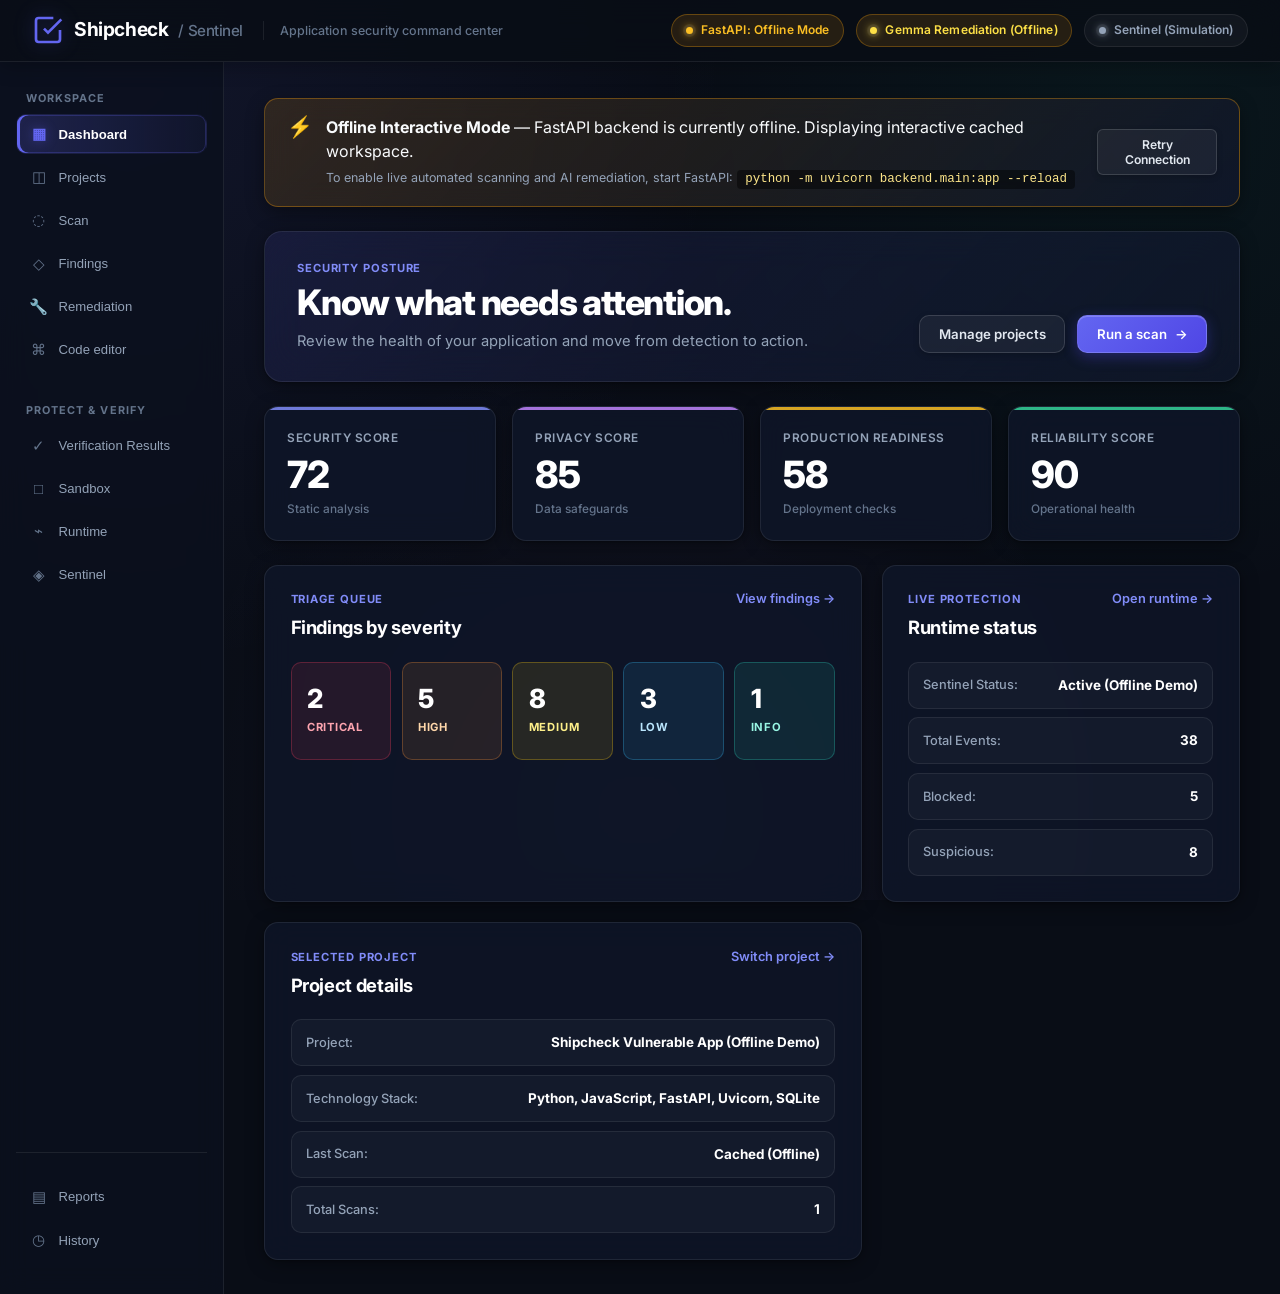
==== commit eaf37a35: "initial project" ====
--- a/frontend/index.html
+++ b/frontend/index.html
@@ -24,6 +24,10 @@
                     <p class="tagline">Application security command center</p>
                 </div>
                 <div class="header-right">
+                    <div id="backend-status-badge" class="hindsight-badge offline" title="FastAPI Backend Status">
+                        <span class="status-dot"></span>
+                        <span id="backend-status-text">FastAPI: Connecting...</span>
+                    </div>
                     <div id="gemma-status-badge" class="hindsight-badge">
                         <span class="status-dot"></span>
                         <span id="gemma-status-text">Gemma Remediation Engine</span>
@@ -60,6 +64,18 @@
                 </div>
             </aside>
         <main class="main">
+            <!-- Offline Resilience Banner -->
+            <div id="offline-banner" class="offline-banner" style="display: none;">
+                <div class="offline-banner-content">
+                    <span class="offline-icon">⚡</span>
+                    <div>
+                        <strong>Offline Interactive Mode</strong> — FastAPI backend is currently offline. Displaying interactive cached workspace.
+                        <span class="offline-hint">To enable live automated scanning and AI remediation, start FastAPI: <code>python -m uvicorn backend.main:app --reload</code></span>
+                    </div>
+                </div>
+                <button class="btn btn-sm btn-secondary" id="retry-backend-btn">Retry Connection</button>
+            </div>
+
             <!-- Dashboard Section -->
             <section id="dashboard-section" class="section active">
                 <div class="dashboard-hero">
--- a/frontend/styles.css
+++ b/frontend/styles.css
@@ -237,6 +237,12 @@
     border-color: rgba(245, 158, 11, 0.3);
 }
 
+.hindsight-badge.offline {
+    background: rgba(245, 158, 11, 0.12);
+    color: #fbbf24;
+    border-color: rgba(245, 158, 11, 0.32);
+}
+
 .status-dot {
     width: 7px;
     height: 7px;
@@ -250,6 +256,50 @@
 .hindsight-badge.connected .status-dot,
 .sentinel-badge.connected .status-dot {
     animation: statusPulse 2s cubic-bezier(0.4, 0, 0.6, 1) infinite;
+}
+
+/* Offline Banner */
+.offline-banner {
+    display: flex;
+    align-items: center;
+    justify-content: space-between;
+    gap: 1.25rem;
+    padding: 1rem 1.35rem;
+    margin-bottom: 1.5rem;
+    background: linear-gradient(135deg, rgba(245, 158, 11, 0.14) 0%, rgba(15, 23, 42, 0.9) 100%);
+    border: 1px solid rgba(245, 158, 11, 0.35);
+    border-radius: var(--radius-lg);
+    box-shadow: 0 6px 20px -2px rgba(0, 0, 0, 0.45);
+    backdrop-filter: blur(14px);
+    -webkit-backdrop-filter: blur(14px);
+    animation: fadeIn 0.25s ease-out;
+}
+
+.offline-banner-content {
+    display: flex;
+    align-items: flex-start;
+    gap: 0.85rem;
+}
+
+.offline-icon {
+    font-size: 1.3rem;
+    line-height: 1.2;
+    color: #fbbf24;
+}
+
+.offline-hint {
+    display: block;
+    font-size: 0.78rem;
+    color: #94a3b8;
+    margin-top: 0.25rem;
+}
+
+.offline-hint code {
+    background: rgba(0, 0, 0, 0.45);
+    padding: 0.15rem 0.5rem;
+    border-radius: 4px;
+    color: #fde68a;
+    font-family: var(--font-mono);
 }
 
 @keyframes statusPulse {
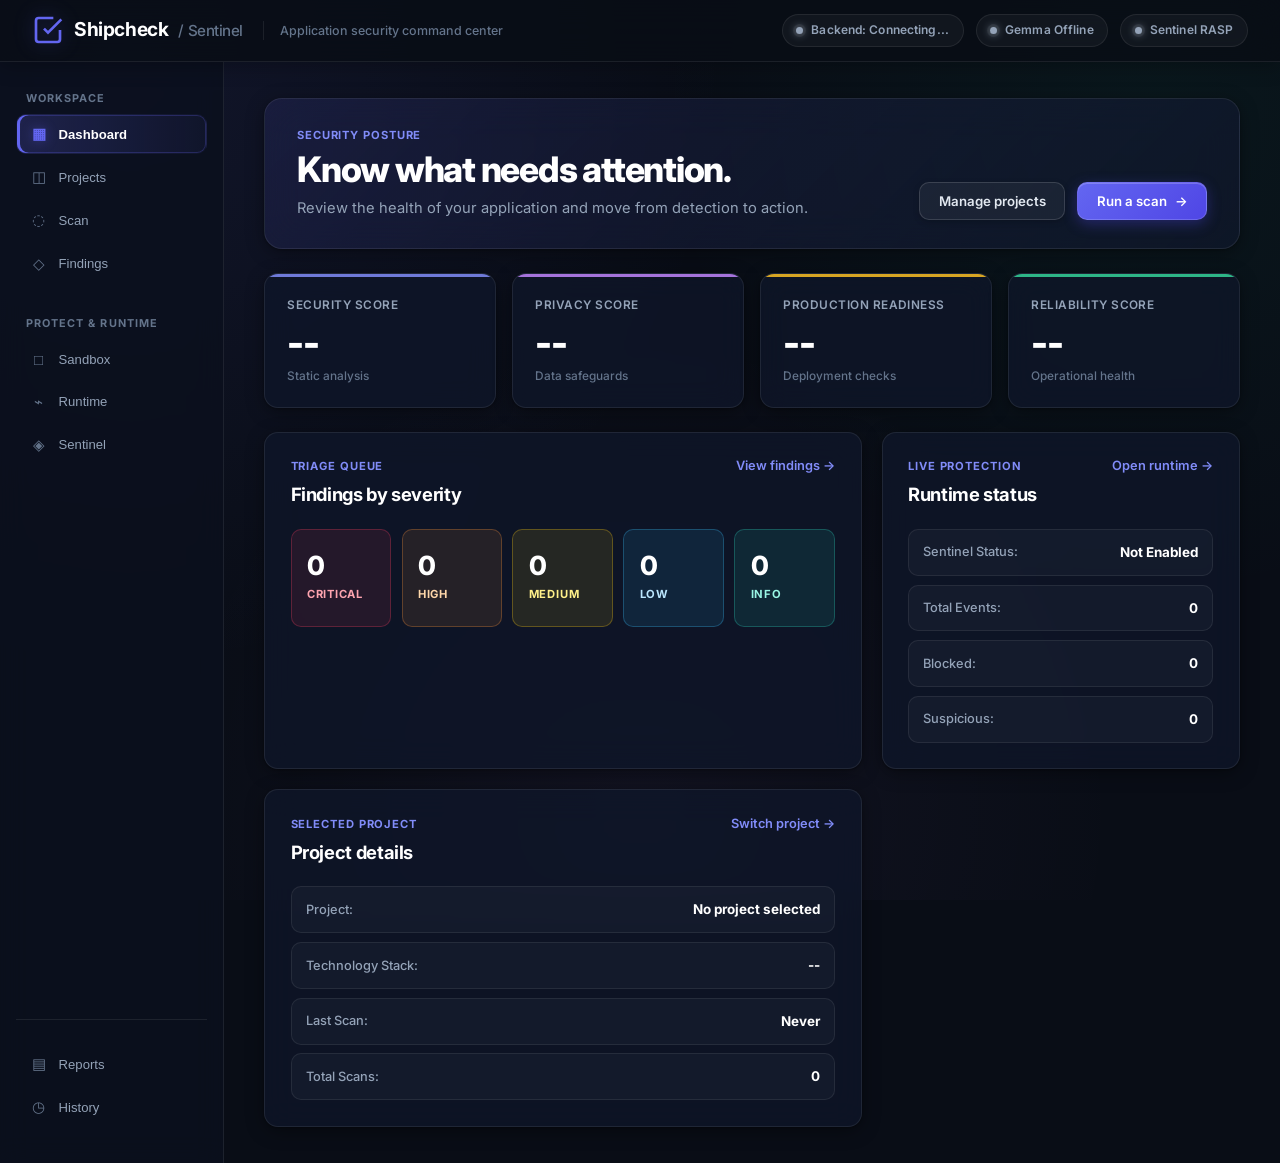
==== commit f7c15a69: "feat: AI fix synthesis, runtime proxy enhancements, clean build scripts, and .gitignore updates" ====
--- a/frontend/index.html
+++ b/frontend/index.html
@@ -30,7 +30,7 @@
                     </div>
                     <div id="gemma-status-badge" class="hindsight-badge">
                         <span class="status-dot"></span>
-                        <span id="gemma-status-text">Gemma Remediation Engine</span>
+                        <span id="gemma-status-text">Gemma AI Security</span>
                     </div>
                     <div id="sentinel-status-badge" class="sentinel-badge">
                         <span class="status-dot"></span>
@@ -48,12 +48,9 @@
                     <button class="nav-tab" data-section="projects"><span>◫</span> Projects</button>
                     <button class="nav-tab" data-section="scan"><span>◌</span> Scan</button>
                     <button class="nav-tab" data-section="findings"><span>◇</span> Findings</button>
-                    <button class="nav-tab" data-section="remediation"><span>🔧</span> Remediation</button>
-                    <button class="nav-tab" data-section="editor"><span>⌘</span> Code editor</button>
                 </nav>
-                <p class="sidebar-label">Protect & Verify</p>
+                <p class="sidebar-label">Protect & Runtime</p>
                 <nav class="nav-tabs">
-                    <button class="nav-tab" data-section="verification"><span>✓</span> Verification Results</button>
                     <button class="nav-tab" data-section="sandbox"><span>□</span> Sandbox</button>
                     <button class="nav-tab" data-section="runtime"><span>⌁</span> Runtime</button>
                     <button class="nav-tab" data-section="sentinel"><span>◈</span> Sentinel</button>
@@ -305,28 +302,6 @@
                 </div>
             </section>
 
-            <!-- Code Editor Section -->
-            <section id="editor-section" class="section">
-                <div class="card">
-                    <h2>Code Editor</h2>
-                    <div class="editor-container">
-                        <div class="file-browser" id="file-browser">
-                            <div class="loading">Loading files...</div>
-                        </div>
-                        <div class="code-editor">
-                            <div class="editor-header">
-                                <span id="editor-file-path">Select a file</span>
-                                <div class="editor-actions">
-                                    <button class="btn btn-sm btn-primary" id="editor-save-btn" disabled>Save</button>
-                                    <button class="btn btn-sm btn-download-zip" onclick="downloadProjectZip()" title="Download project with all fixes as ZIP">📦 Download ZIP</button>
-                                </div>
-                            </div>
-                            <textarea id="code-editor" class="code-textarea" placeholder="Select a file to edit..." disabled></textarea>
-                        </div>
-                    </div>
-                </div>
-            </section>
-
             <!-- Sandbox Section -->
             <section id="sandbox-section" class="section">
                 <div class="card">
@@ -457,38 +432,6 @@
                 </div>
             </section>
 
-            <!-- Remediation Section -->
-            <section id="remediation-section" class="section">
-                <div class="card">
-                    <div class="card-heading">
-                        <div>
-                            <p class="eyebrow">AI Remediation Workbench</p>
-                            <h2>Gemma Patch Proposals & Review</h2>
-                        </div>
-                    </div>
-                    <div id="remediation-container">
-                        <p>Select a finding from the Findings view to generate a Gemma AI remediation patch.</p>
-                        <div id="remediation-details" class="remediation-details"></div>
-                    </div>
-                </div>
-            </section>
-
-            <!-- Verification Section -->
-            <section id="verification-section" class="section">
-                <div class="card">
-                    <div class="card-heading">
-                        <div>
-                            <p class="eyebrow">Verification Harness</p>
-                            <h2>Dual-Baseline Verification Evidence</h2>
-                        </div>
-                    </div>
-                    <div id="verification-container">
-                        <p>No verification run recorded yet. Approve a patch proposal and click 'Run Verification' to test in a disposable sandbox.</p>
-                        <div id="verification-evidence-list"></div>
-                    </div>
-                </div>
-            </section>
-
             <!-- History Section -->
             <section id="history-section" class="section">
                 <div class="card">
